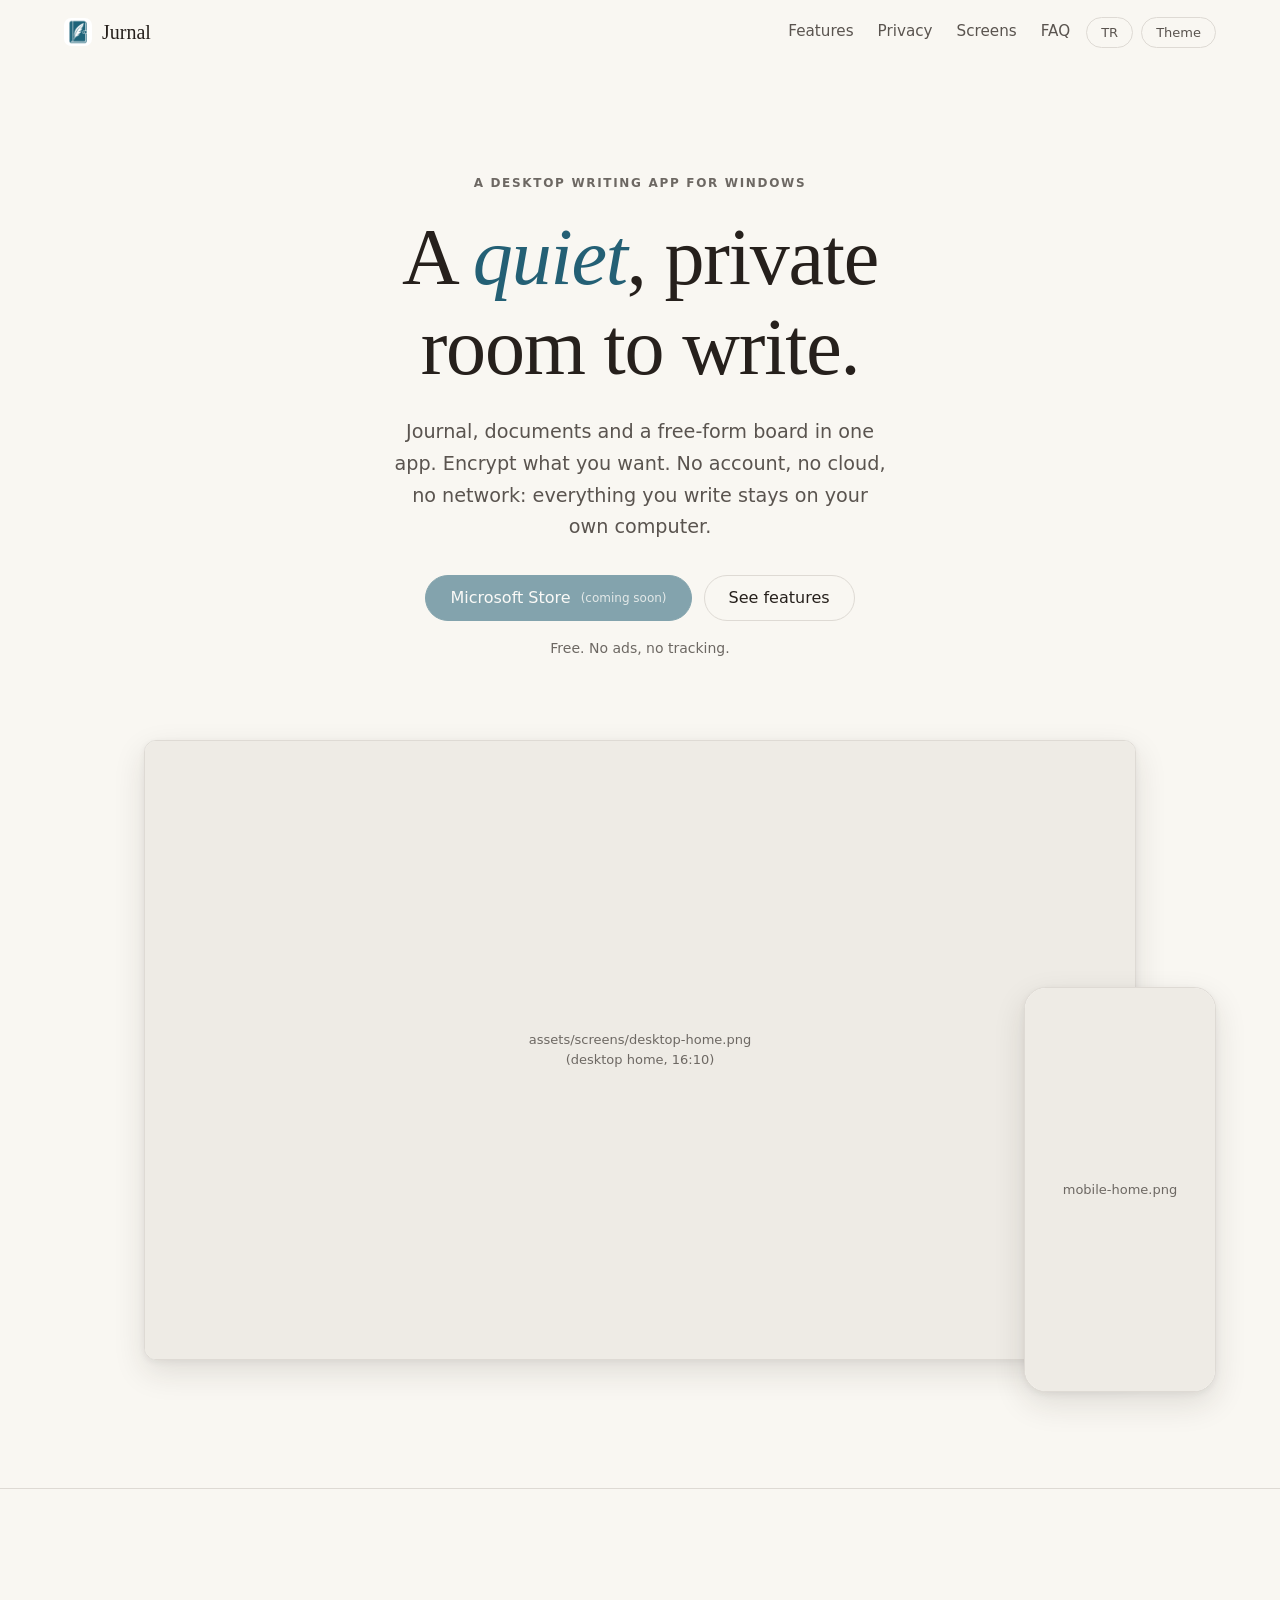
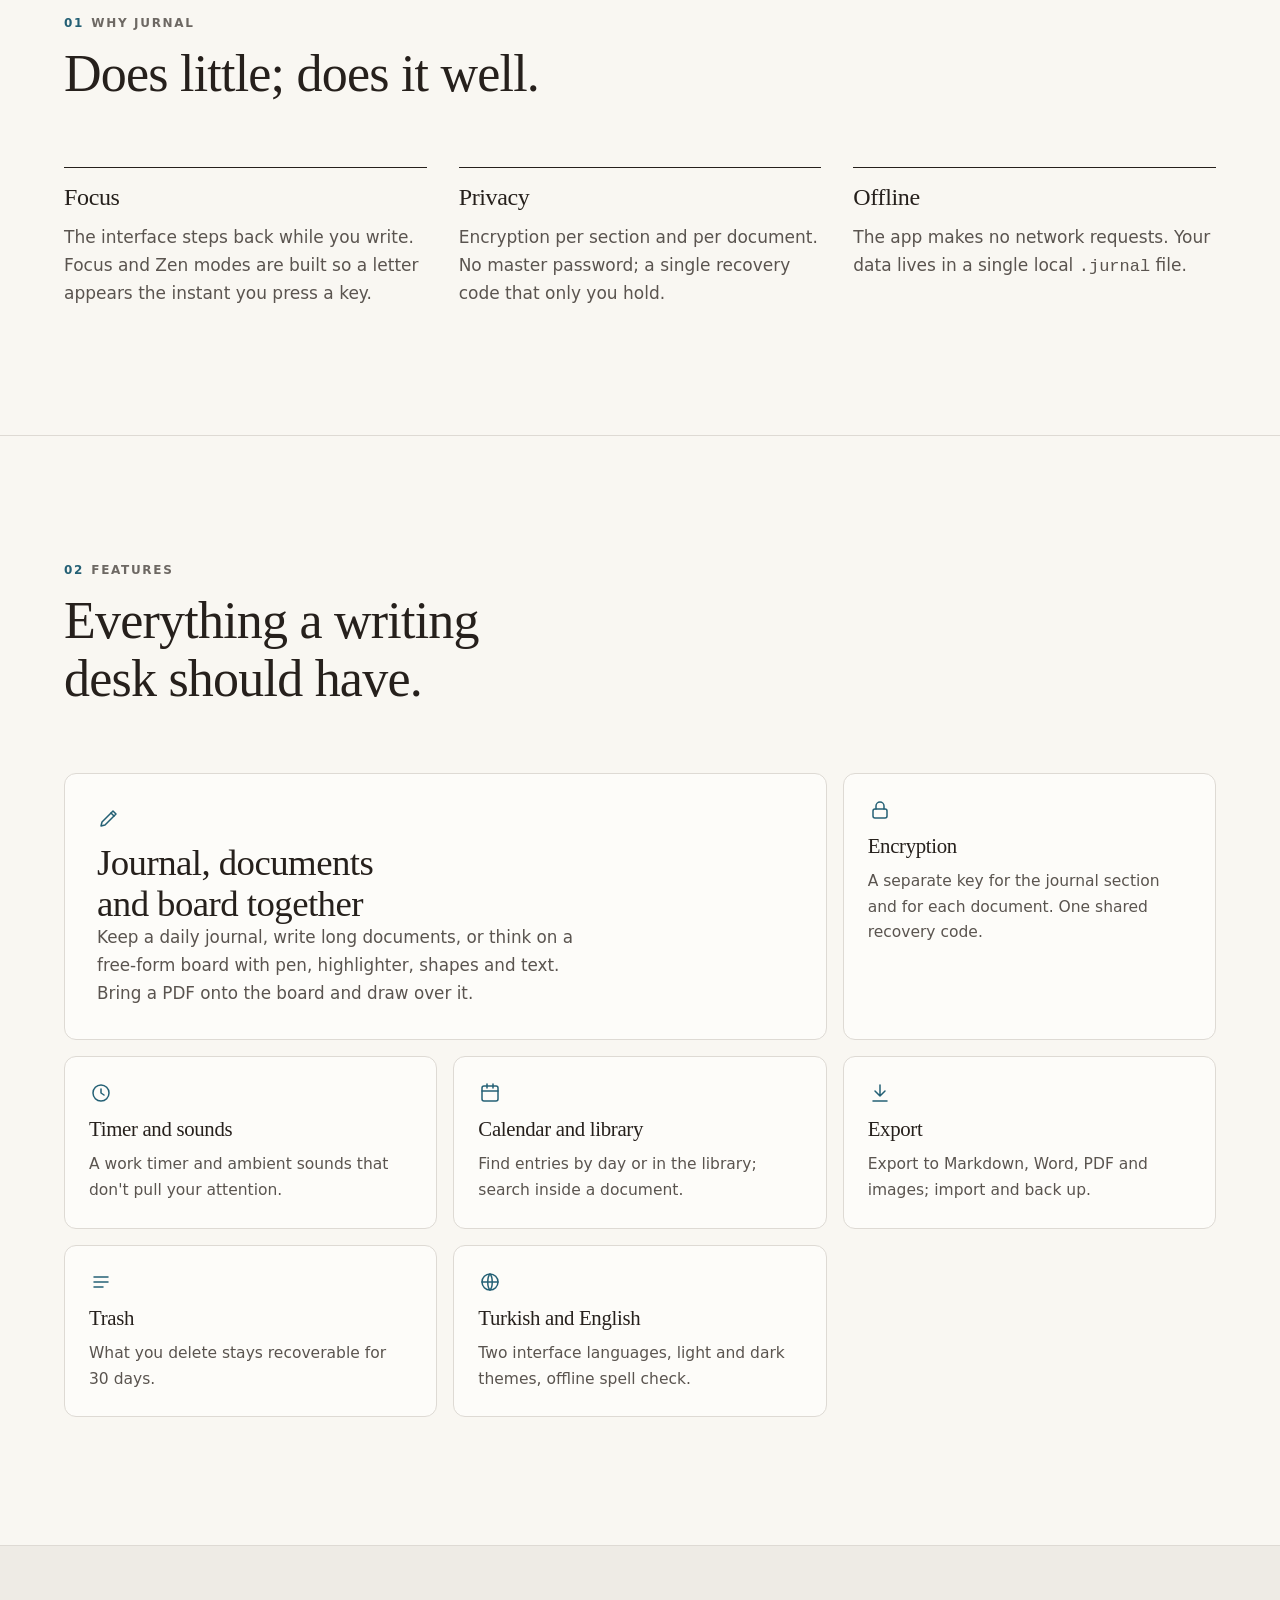
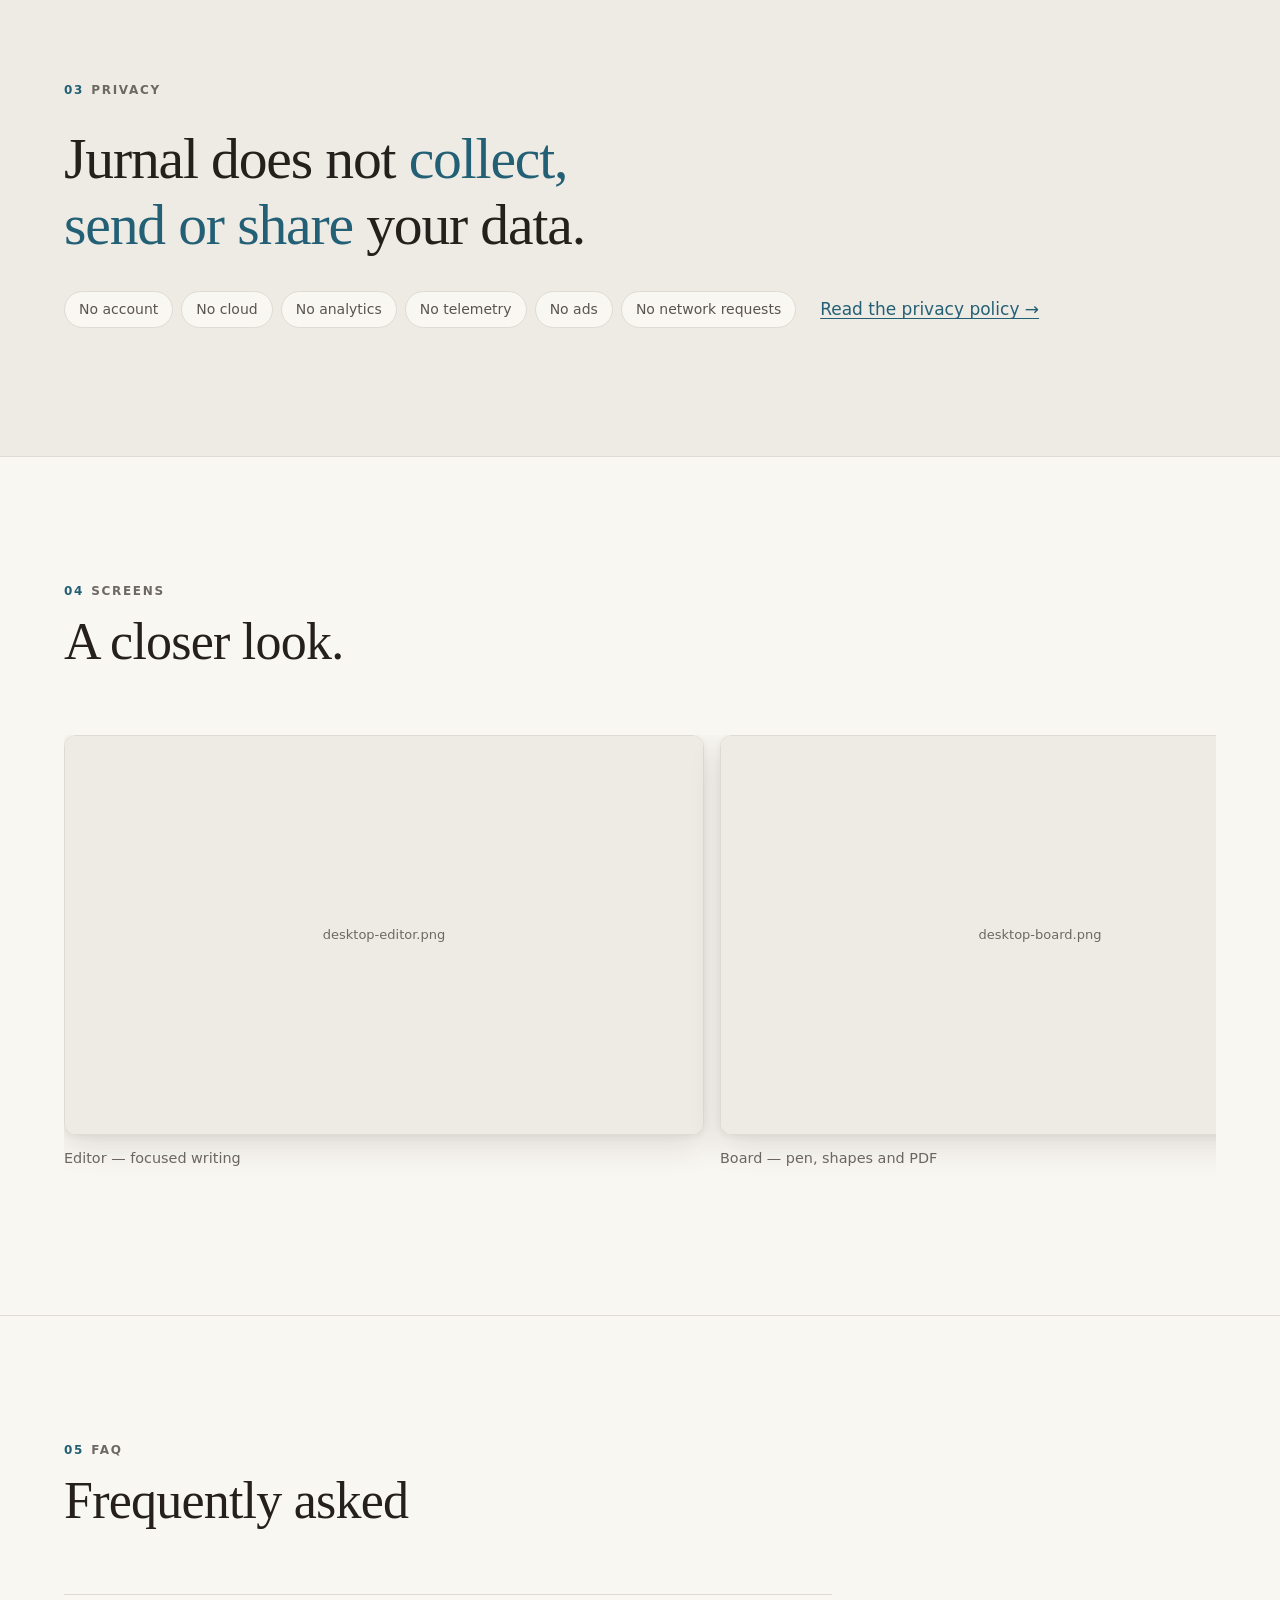
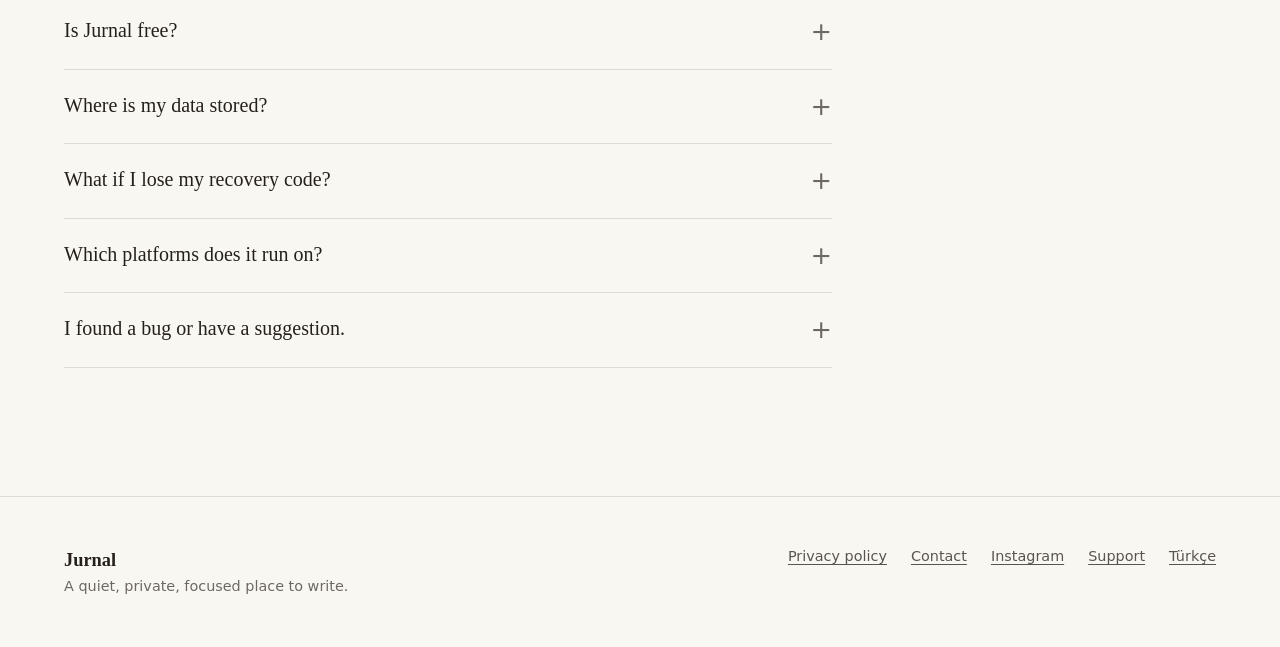
==== en/index.html @ 380dfa4a "Add Jurnal landing page and privacy policy (TR/EN) Co-Authored-By: Claude Sonnet 5.5 <noreply@anthro" ====
<!doctype html>
<html lang="en">
<head>
<meta charset="utf-8">
<meta name="viewport" content="width=device-width, initial-scale=1">
<title>Jurnal — A quiet, private, focused place to write</title>
<meta name="description" content="Jurnal: journal, documents and a free-form board in one place. Encryptable, fully offline, no account. Your data never leaves your device.">
<link rel="canonical" href="https://est21.github.io/jurnal_web/en/">
<link rel="alternate" hreflang="tr" href="https://est21.github.io/jurnal_web/">
<link rel="icon" href="../assets/img/favicon.png">
<meta property="og:title" content="Jurnal — A quiet, private, focused place to write">
<meta property="og:description" content="Journal, documents and board in one place. Encryptable, offline, no account.">
<meta property="og:type" content="website">
<meta property="og:image" content="https://est21.github.io/jurnal_web/assets/img/logo.png">
<meta name="twitter:card" content="summary">
<link rel="stylesheet" href="../assets/css/style.css">
</head>
<body>
<a class="skip" href="#main">Skip to content</a>
<header class="bar">
  <div class="wrap bar__in">
    <a class="brand" href="./"><img src="../assets/img/icon.png" alt="" width="28" height="28">Jurnal</a>
    <nav class="nav" aria-label="Main">
      <a href="#features">Features</a>
      <a href="#privacy">Privacy</a>
      <a href="#screens">Screens</a>
      <a href="#faq">FAQ</a>
    </nav>
    <div class="tools">
      <a class="chip" href="../" hreflang="tr" lang="tr">TR</a>
      <button class="chip" id="theme-toggle" type="button" aria-label="Toggle light/dark theme">Theme</button>
    </div>
  </div>
</header>

<main id="main">
  <div class="wrap hero">
    <span class="label reveal">A desktop writing app for Windows</span>
    <h1 class="reveal">A <em>quiet</em>, private room to write.</h1>
    <p class="hero__lead reveal">Journal, documents and a free-form board in one app. Encrypt what you want. No account, no cloud, no network: everything you write stays on your own computer.</p>
    <div class="cta reveal">
      <a class="btn" href="#" aria-disabled="true">Microsoft Store <small>(coming soon)</small></a>
      <a class="btn btn--ghost" href="#features">See features</a>
    </div>
    <p class="hero__note reveal">Free. No ads, no tracking.</p>
    <div class="stage reveal">
      <figure class="shot shot--desktop">
        <img src="../assets/screens/desktop-home.png" alt="Jurnal home screen" width="1600" height="1000">
        <div class="shot__ph">assets/screens/desktop-home.png<br>(desktop home, 16:10)</div>
      </figure>
      <figure class="shot shot--phone">
        <img src="../assets/screens/mobile-home.png" alt="Jurnal on a phone" width="900" height="1900">
        <div class="shot__ph">mobile-home.png</div>
      </figure>
    </div>
  </div>

  <hr class="rule">
  <section>
    <div class="wrap">
      <div class="sec-head reveal">
        <span class="label"><b>01</b>Why Jurnal</span>
        <h2>Does little; does it well.</h2>
      </div>
      <div class="values">
        <div class="value reveal"><h3>Focus</h3><p>The interface steps back while you write. Focus and Zen modes are built so a letter appears the instant you press a key.</p></div>
        <div class="value reveal"><h3>Privacy</h3><p>Encryption per section and per document. No master password; a single recovery code that only you hold.</p></div>
        <div class="value reveal"><h3>Offline</h3><p>The app makes no network requests. Your data lives in a single local <code>.jurnal</code> file.</p></div>
      </div>
    </div>
  </section>

  <hr class="rule">
  <section id="features">
    <div class="wrap">
      <div class="sec-head reveal">
        <span class="label"><b>02</b>Features</span>
        <h2>Everything a writing desk should have.</h2>
      </div>
      <div class="features">
        <article class="f f--big reveal">
          <svg class="ico" viewBox="0 0 24 24" aria-hidden="true"><path d="M4 20l4-1L19 8l-3-3L5 16l-1 4z"/><path d="M14 7l3 3"/></svg>
          <div>
            <h3>Journal, documents and board together</h3>
            <p>Keep a daily journal, write long documents, or think on a free-form board with pen, highlighter, shapes and text. Bring a PDF onto the board and draw over it.</p>
          </div>
        </article>
        <article class="f f--tall reveal">
          <svg class="ico" viewBox="0 0 24 24" aria-hidden="true"><rect x="5" y="11" width="14" height="9" rx="2"/><path d="M8 11V8a4 4 0 018 0v3"/></svg>
          <h3>Encryption</h3>
          <p>A separate key for the journal section and for each document. One shared recovery code.</p>
        </article>
        <article class="f reveal">
          <svg class="ico" viewBox="0 0 24 24" aria-hidden="true"><circle cx="12" cy="12" r="8"/><path d="M12 8v4l3 2"/></svg>
          <h3>Timer and sounds</h3>
          <p>A work timer and ambient sounds that don't pull your attention.</p>
        </article>
        <article class="f reveal">
          <svg class="ico" viewBox="0 0 24 24" aria-hidden="true"><rect x="4" y="5" width="16" height="15" rx="2"/><path d="M4 10h16M9 3v4M15 3v4"/></svg>
          <h3>Calendar and library</h3>
          <p>Find entries by day or in the library; search inside a document.</p>
        </article>
        <article class="f reveal">
          <svg class="ico" viewBox="0 0 24 24" aria-hidden="true"><path d="M12 4v11M7 10l5 5 5-5M5 20h14"/></svg>
          <h3>Export</h3>
          <p>Export to Markdown, Word, PDF and images; import and back up.</p>
        </article>
        <article class="f reveal">
          <svg class="ico" viewBox="0 0 24 24" aria-hidden="true"><path d="M5 7h14M5 12h14M5 17h9"/></svg>
          <h3>Trash</h3>
          <p>What you delete stays recoverable for 30 days.</p>
        </article>
        <article class="f reveal">
          <svg class="ico" viewBox="0 0 24 24" aria-hidden="true"><circle cx="12" cy="12" r="8"/><path d="M4 12h16M12 4c3 3 3 13 0 16M12 4c-3 3-3 13 0 16"/></svg>
          <h3>Turkish and English</h3>
          <p>Two interface languages, light and dark themes, offline spell check.</p>
        </article>
      </div>
    </div>
  </section>

  <section id="privacy" class="privacy-band">
    <div class="wrap">
      <span class="label reveal"><b>03</b>Privacy</span>
      <blockquote class="reveal" style="margin-top:1.5rem">Jurnal does not <span>collect, send or share</span> your data.</blockquote>
      <div class="row reveal">
        <ul class="ticks">
          <li>No account</li><li>No cloud</li><li>No analytics</li><li>No telemetry</li><li>No ads</li><li>No network requests</li>
        </ul>
        <a href="privacy.html">Read the privacy policy →</a>
      </div>
    </div>
  </section>

  <section id="screens">
    <div class="wrap">
      <div class="sec-head reveal">
        <span class="label"><b>04</b>Screens</span>
        <h2>A closer look.</h2>
      </div>
      <div class="gallery reveal" tabindex="0" aria-label="Screenshots">
        <figure>
          <div class="shot shot--wide"><img src="../assets/screens/desktop-editor.png" alt="Writing editor" width="1600" height="1000"><div class="shot__ph">desktop-editor.png</div></div>
          <figcaption>Editor — focused writing</figcaption>
        </figure>
        <figure>
          <div class="shot shot--wide"><img src="../assets/screens/desktop-board.png" alt="Free-form board" width="1600" height="1000"><div class="shot__ph">desktop-board.png</div></div>
          <figcaption>Board — pen, shapes and PDF</figcaption>
        </figure>
        <figure>
          <div class="shot shot--wide"><img src="../assets/screens/desktop-library.png" alt="Library" width="1600" height="1000"><div class="shot__ph">desktop-library.png</div></div>
          <figcaption>Library and calendar</figcaption>
        </figure>
        <figure>
          <div class="shot shot--wide"><img src="../assets/screens/desktop-lock.png" alt="Lock and recovery code" width="1600" height="1000"><div class="shot__ph">desktop-lock.png</div></div>
          <figcaption>Encryption and recovery code</figcaption>
        </figure>
      </div>
    </div>
  </section>

  <hr class="rule">
  <section id="faq">
    <div class="wrap">
      <div class="sec-head reveal">
        <span class="label"><b>05</b>FAQ</span>
        <h2>Frequently asked</h2>
      </div>
      <div class="faq reveal">
        <details><summary>Is Jurnal free?</summary><p>Yes. If you like it, you can support the developer through Buy Me a Coffee; that is entirely optional.</p></details>
        <details><summary>Where is my data stored?</summary><p>In a single <code>.jurnal</code> file at a location you choose on your computer. The app sends nothing to any server. To back up, simply copy the file.</p></details>
        <details><summary>What if I lose my recovery code?</summary><p>Encrypted content cannot be recovered without it; this is by design. Save the code somewhere safe when you first lock something.</p></details>
        <details><summary>Which platforms does it run on?</summary><p>The Windows desktop version is on its way to the Microsoft Store. Availability will be announced on this page.</p></details>
        <details><summary>I found a bug or have a suggestion.</summary><p>Use "Report a bug" in the app's Settings, or write to <a href="mailto:jurnalapp@proton.me">jurnalapp@proton.me</a>.</p></details>
      </div>
    </div>
  </section>
</main>

<footer class="foot">
  <div class="wrap foot__in">
    <div><strong style="font-family:var(--serif);font-size:1.15rem;color:var(--text)">Jurnal</strong><br>A quiet, private, focused place to write.</div>
    <ul>
      <li><a href="privacy.html">Privacy policy</a></li>
      <li><a href="mailto:jurnalapp@proton.me">Contact</a></li>
      <li><a href="https://www.instagram.com/jurnald.app" rel="noopener">Instagram</a></li>
      <li><a href="https://buymeacoffee.com/mahmutesatw" rel="noopener">Support</a></li>
      <li><a href="../" hreflang="tr" lang="tr">Türkçe</a></li>
    </ul>
  </div>
</footer>
<script src="../assets/js/main.js"></script>
</body>
</html>
---- assets/css/style.css ----
/* Jurnal tanıtım sitesi — uygulamanın tasarım token'larıyla aynı dil.
   Düz yüzeyler, ince kenarlıklar, degrade/bulanıklık yok. Dış istek yok. */

:root {
  color-scheme: light dark;
  --space-1: 4px;
  --space-2: 8px;
  --space-3: 12px;
  --space-4: 16px;
  --space-5: 24px;
  --space-6: 32px;
  --space-7: 48px;
  --radius-button: 8px;
  --radius-card: 12px;
  --radius-pill: 999px;
  --ease: cubic-bezier(0.22, 0.61, 0.36, 1);
  --serif: "Iowan Old Style", "Palatino Linotype", Palatino, "Book Antiqua", Georgia, serif;
  --sans: system-ui, -apple-system, "Segoe UI", Roboto, "Helvetica Neue", sans-serif;
  --measure: 68ch;
  --wrap: 72rem;
  --section: clamp(4rem, 10vw, 8rem);

  --bg: oklch(0.975 0.006 85);
  --surface: oklch(0.99 0.004 85);
  --chrome: oklch(0.94 0.008 82);
  --raised: oklch(1 0 0);
  --border: oklch(0.89 0.01 80);
  --text: oklch(0.25 0.012 60);
  --text-muted: oklch(0.45 0.012 60);
  --text-dim: oklch(0.52 0.01 60);
  --accent: oklch(0.46 0.07 225);
  --on-accent: oklch(0.99 0 0);
  --selection: oklch(0.87 0.05 225 / 0.55);
  --shadow-soft: 0 1px 2px oklch(0.25 0.012 60 / 0.06), 0 4px 16px oklch(0.25 0.012 60 / 0.06);
  --shadow-lift: 0 12px 32px oklch(0.25 0.012 60 / 0.12), 0 2px 6px oklch(0.25 0.012 60 / 0.06);
}

:root[data-theme="dark"] {
  --bg: oklch(0.2 0.008 70);
  --surface: oklch(0.235 0.008 70);
  --chrome: oklch(0.165 0.008 70);
  --raised: oklch(0.27 0.008 70);
  --border: oklch(0.34 0.008 70);
  --text: oklch(0.9 0.01 80);
  --text-muted: oklch(0.74 0.01 80);
  --text-dim: oklch(0.66 0.01 80);
  --accent: oklch(0.76 0.07 205);
  --on-accent: oklch(0.18 0.01 70);
  --selection: oklch(0.45 0.06 205 / 0.55);
  --shadow-soft: 0 1px 2px oklch(0 0 0 / 0.35), 0 4px 16px oklch(0 0 0 / 0.28);
  --shadow-lift: 0 12px 32px oklch(0 0 0 / 0.5), 0 2px 6px oklch(0 0 0 / 0.3);
}

/* Kullanıcı elle seçmediyse sistem temasını izle */
@media (prefers-color-scheme: dark) {
  :root:not([data-theme="light"]) {
    --bg: oklch(0.2 0.008 70);
    --surface: oklch(0.235 0.008 70);
    --chrome: oklch(0.165 0.008 70);
    --raised: oklch(0.27 0.008 70);
    --border: oklch(0.34 0.008 70);
    --text: oklch(0.9 0.01 80);
    --text-muted: oklch(0.74 0.01 80);
    --text-dim: oklch(0.66 0.01 80);
    --accent: oklch(0.76 0.07 205);
    --on-accent: oklch(0.18 0.01 70);
    --selection: oklch(0.45 0.06 205 / 0.55);
    --shadow-soft: 0 1px 2px oklch(0 0 0 / 0.35), 0 4px 16px oklch(0 0 0 / 0.28);
    --shadow-lift: 0 12px 32px oklch(0 0 0 / 0.5), 0 2px 6px oklch(0 0 0 / 0.3);
  }
}

*, *::before, *::after { box-sizing: border-box; }
html { scroll-behavior: smooth; -webkit-text-size-adjust: 100%; }
body {
  margin: 0;
  background: var(--bg);
  color: var(--text);
  font: 1.0625rem/1.65 var(--sans);
  -webkit-font-smoothing: antialiased;
}
::selection { background: var(--selection); }
img { max-width: 100%; height: auto; display: block; }
a { color: var(--accent); text-underline-offset: 3px; text-decoration-thickness: 1px; }
a:hover { text-decoration-thickness: 2px; }
:focus-visible { outline: 2px solid var(--accent); outline-offset: 3px; border-radius: 4px; }
.skip { position: absolute; left: -999px; top: 8px; background: var(--accent); color: var(--on-accent); padding: 8px 14px; border-radius: var(--radius-button); z-index: 100; }
.skip:focus { left: 8px; }

.wrap { width: min(100% - 2.5rem, var(--wrap)); margin-inline: auto; }
h1, h2, h3 { font-family: var(--serif); font-weight: 500; letter-spacing: -0.015em; line-height: 1.12; margin: 0; text-wrap: balance; }
p { margin: 0; text-wrap: pretty; }
.label { font: 600 0.75rem/1 var(--sans); letter-spacing: 0.14em; text-transform: uppercase; color: var(--text-dim); }
.label b { color: var(--accent); font-weight: 600; margin-right: 0.6em; }

/* ---------- Başlık çubuğu ---------- */
.bar { position: sticky; top: 0; z-index: 50; background: var(--bg); border-bottom: 1px solid transparent; transition: border-color 0.2s var(--ease); }
.bar.scrolled { border-bottom-color: var(--border); }
.bar__in { display: flex; align-items: center; gap: var(--space-4); height: 4rem; }
.brand { display: flex; align-items: center; gap: 10px; font: 500 1.25rem var(--serif); color: var(--text); text-decoration: none; margin-right: auto; }
.brand img { width: 28px; height: 28px; border-radius: 7px; }
.nav { display: flex; gap: var(--space-5); }
.nav a { color: var(--text-muted); text-decoration: none; font-size: 0.95rem; }
.nav a:hover { color: var(--text); }
.tools { display: flex; gap: var(--space-2); }
.chip { appearance: none; font: 500 0.8125rem/1 var(--sans); color: var(--text-muted); background: transparent; border: 1px solid var(--border); border-radius: var(--radius-pill); padding: 8px 14px; cursor: pointer; text-decoration: none; transition: border-color 0.15s, color 0.15s; }
.chip:hover { color: var(--text); border-color: var(--text-dim); }
@media (max-width: 700px) { .nav { display: none; } }

/* ---------- Düğmeler ---------- */
.btn { display: inline-flex; align-items: center; gap: 10px; font: 500 1rem/1 var(--sans); padding: 14px 24px; border-radius: var(--radius-pill); border: 1px solid var(--accent); background: var(--accent); color: var(--on-accent); text-decoration: none; transition: transform 0.15s var(--ease), box-shadow 0.15s; }
.btn:hover { box-shadow: var(--shadow-soft); transform: translateY(-1px); }
.btn--ghost { background: transparent; color: var(--text); border-color: var(--border); }
.btn--ghost:hover { border-color: var(--text-dim); }
.btn[aria-disabled="true"] { opacity: 0.55; cursor: default; pointer-events: none; }
.btn small { font-size: 0.75rem; opacity: 0.8; }

/* ---------- Hero ---------- */
.hero { padding-block: clamp(3.5rem, 9vw, 7rem) var(--section); text-align: center; }
.hero .label { display: block; margin-bottom: var(--space-5); }
.hero h1 { font-size: clamp(2.6rem, 6.4vw, 5rem); max-width: 16ch; margin-inline: auto; }
.hero h1 em { font-style: italic; color: var(--accent); }
.hero__lead { max-width: 46ch; margin: var(--space-5) auto 0; font-size: 1.2rem; color: var(--text-muted); }
.cta { display: flex; flex-wrap: wrap; gap: var(--space-3); justify-content: center; margin-top: var(--space-6); }
.hero__note { margin-top: var(--space-4); font-size: 0.875rem; color: var(--text-dim); }
.stage { position: relative; margin-top: clamp(3rem, 7vw, 5rem); }
.stage .shot--desktop { width: min(100%, 62rem); margin-inline: auto; }
.stage .shot--phone { position: absolute; right: 0; bottom: -2rem; width: clamp(7rem, 17vw, 12rem); }
@media (max-width: 700px) { .stage .shot--phone { display: none; } }

/* ---------- Ekran görüntüsü çerçevesi ---------- */
.shot { margin: 0; position: relative; border: 1px solid var(--border); border-radius: var(--radius-card); background: var(--surface); box-shadow: var(--shadow-lift); overflow: hidden; }
.shot--desktop { aspect-ratio: 16 / 10; }
.shot--phone { aspect-ratio: 9 / 19; border-radius: 22px; }
.shot--wide { aspect-ratio: 16 / 10; }
.shot img { position: absolute; inset: 0; width: 100%; height: 100%; object-fit: cover; object-position: top left; }
.shot__ph { position: absolute; inset: 0; display: grid; place-items: center; text-align: center; padding: var(--space-4); color: var(--text-dim); font: 500 0.8125rem/1.5 var(--sans); background: var(--chrome); }
.shot img:not(.missing) ~ .shot__ph { display: none; }
.shot img.missing { display: none; }

/* ---------- Bölümler ---------- */
section { padding-block: var(--section); }
.sec-head { max-width: 44rem; margin-bottom: clamp(2.5rem, 5vw, 4rem); }
.sec-head .label { display: block; margin-bottom: var(--space-4); }
.sec-head h2 { font-size: clamp(2rem, 4.2vw, 3.25rem); }
.sec-head p { margin-top: var(--space-4); color: var(--text-muted); font-size: 1.125rem; }
.rule { border: 0; border-top: 1px solid var(--border); margin: 0; }

/* Değerler */
.values { display: grid; gap: var(--space-6); grid-template-columns: repeat(3, 1fr); }
.value { border-top: 1px solid var(--text); padding-top: var(--space-4); }
.value h3 { font-size: 1.5rem; margin-bottom: var(--space-3); }
.value p { color: var(--text-muted); }
@media (max-width: 800px) { .values { grid-template-columns: 1fr; } }

/* Özellikler: asimetrik ızgara */
.features { display: grid; gap: var(--space-4); grid-template-columns: repeat(12, 1fr); }
.f { background: var(--surface); border: 1px solid var(--border); border-radius: var(--radius-card); padding: var(--space-5); grid-column: span 4; display: flex; flex-direction: column; gap: var(--space-3); }
.f h3 { font-size: 1.3rem; }
.f p { color: var(--text-muted); font-size: 0.97rem; }
.f .ico { width: 24px; height: 24px; stroke: var(--accent); fill: none; stroke-width: 1.5; stroke-linecap: round; stroke-linejoin: round; }
.f--big { grid-column: span 8; padding: var(--space-6); justify-content: space-between; }
.f--big h3 { font-size: clamp(1.7rem, 3vw, 2.3rem); max-width: 18ch; }
.f--big p { max-width: 46ch; font-size: 1.05rem; }
.f--tall { grid-column: span 4; }
@media (max-width: 900px) { .f, .f--big, .f--tall { grid-column: span 12; } }
@media (min-width: 901px) and (max-width: 1100px) { .f { grid-column: span 6; } }

/* Gizlilik şeridi */
.privacy-band { background: var(--chrome); border-block: 1px solid var(--border); }
.privacy-band blockquote { margin: 0; font: 400 clamp(1.8rem, 4.6vw, 3.6rem)/1.15 var(--serif); letter-spacing: -0.02em; max-width: 22ch; text-wrap: balance; }
.privacy-band blockquote span { color: var(--accent); }
.privacy-band .row { display: flex; flex-wrap: wrap; gap: var(--space-3) var(--space-5); margin-top: var(--space-6); align-items: center; color: var(--text-muted); }
.ticks { display: flex; flex-wrap: wrap; gap: var(--space-2); list-style: none; padding: 0; margin: 0; }
.ticks li { border: 1px solid var(--border); background: var(--bg); border-radius: var(--radius-pill); padding: 6px 14px; font-size: 0.875rem; color: var(--text-muted); }

/* Galeri */
.gallery { display: flex; gap: var(--space-4); overflow-x: auto; scroll-snap-type: x mandatory; padding-bottom: var(--space-4); scrollbar-width: thin; scrollbar-color: var(--border) transparent; }
.gallery figure { margin: 0; flex: 0 0 auto; scroll-snap-align: start; }
.gallery .shot--wide { width: min(80vw, 40rem); }
.gallery .shot--phone { width: min(52vw, 15rem); }
.gallery figcaption { margin-top: var(--space-3); font-size: 0.9rem; color: var(--text-dim); }

/* SSS */
.faq { max-width: 48rem; }
.faq details { border-top: 1px solid var(--border); }
.faq details:last-child { border-bottom: 1px solid var(--border); }
.faq summary { cursor: pointer; list-style: none; padding: var(--space-5) 0; font: 500 1.25rem var(--serif); display: flex; justify-content: space-between; gap: var(--space-4); }
.faq summary::-webkit-details-marker { display: none; }
.faq summary::after { content: "+"; font: 300 1.6rem/1 var(--sans); color: var(--text-dim); transition: transform 0.2s var(--ease); }
.faq details[open] summary::after { transform: rotate(45deg); }
.faq details p { padding-bottom: var(--space-5); color: var(--text-muted); max-width: 60ch; }

/* ---------- Alt bilgi ---------- */
.foot { border-top: 1px solid var(--border); padding-block: var(--space-7); color: var(--text-dim); font-size: 0.9rem; }
.foot__in { display: flex; flex-wrap: wrap; gap: var(--space-5) var(--space-7); justify-content: space-between; }
.foot ul { list-style: none; margin: 0; padding: 0; display: flex; flex-wrap: wrap; gap: var(--space-2) var(--space-5); }
.foot a { color: var(--text-muted); }

/* ---------- Gizlilik sayfası ---------- */
.doc { padding-block: clamp(3rem, 7vw, 6rem) var(--section); display: grid; grid-template-columns: 14rem minmax(0, var(--measure)); gap: clamp(2rem, 6vw, 6rem); justify-content: center; }
.doc__toc { position: sticky; top: 6rem; align-self: start; font-size: 0.9rem; }
.doc__toc ol { list-style: none; margin: var(--space-3) 0 0; padding: 0; display: grid; gap: var(--space-2); border-left: 1px solid var(--border); }
.doc__toc a { display: block; padding: 2px 0 2px var(--space-4); color: var(--text-muted); text-decoration: none; }
.doc__toc a:hover { color: var(--accent); }
.doc h1 { font-size: clamp(2.4rem, 5vw, 3.6rem); margin: var(--space-4) 0 var(--space-3); }
.doc__meta { color: var(--text-dim); font-size: 0.875rem; }
.summary { margin: var(--space-6) 0; padding: var(--space-5); border: 1px solid var(--border); border-radius: var(--radius-card); background: var(--surface); font: 400 1.35rem/1.45 var(--serif); }
.doc h2 { font-size: 1.75rem; margin: var(--space-7) 0 var(--space-3); scroll-margin-top: 6rem; }
.doc p, .doc li { color: var(--text-muted); }
.doc p + p { margin-top: var(--space-4); }
.doc ul { padding-left: 1.2em; display: grid; gap: var(--space-3); }
@media (max-width: 900px) { .doc { grid-template-columns: 1fr; } .doc__toc { display: none; } }

/* ---------- Hareket ---------- */
.reveal { opacity: 0; transform: translateY(14px); transition: opacity 0.6s var(--ease), transform 0.6s var(--ease); }
.reveal.in { opacity: 1; transform: none; }
@media (prefers-reduced-motion: reduce) {
  html { scroll-behavior: auto; }
  .reveal { opacity: 1; transform: none; transition: none; }
  .btn, .chip, .bar { transition: none; }
}
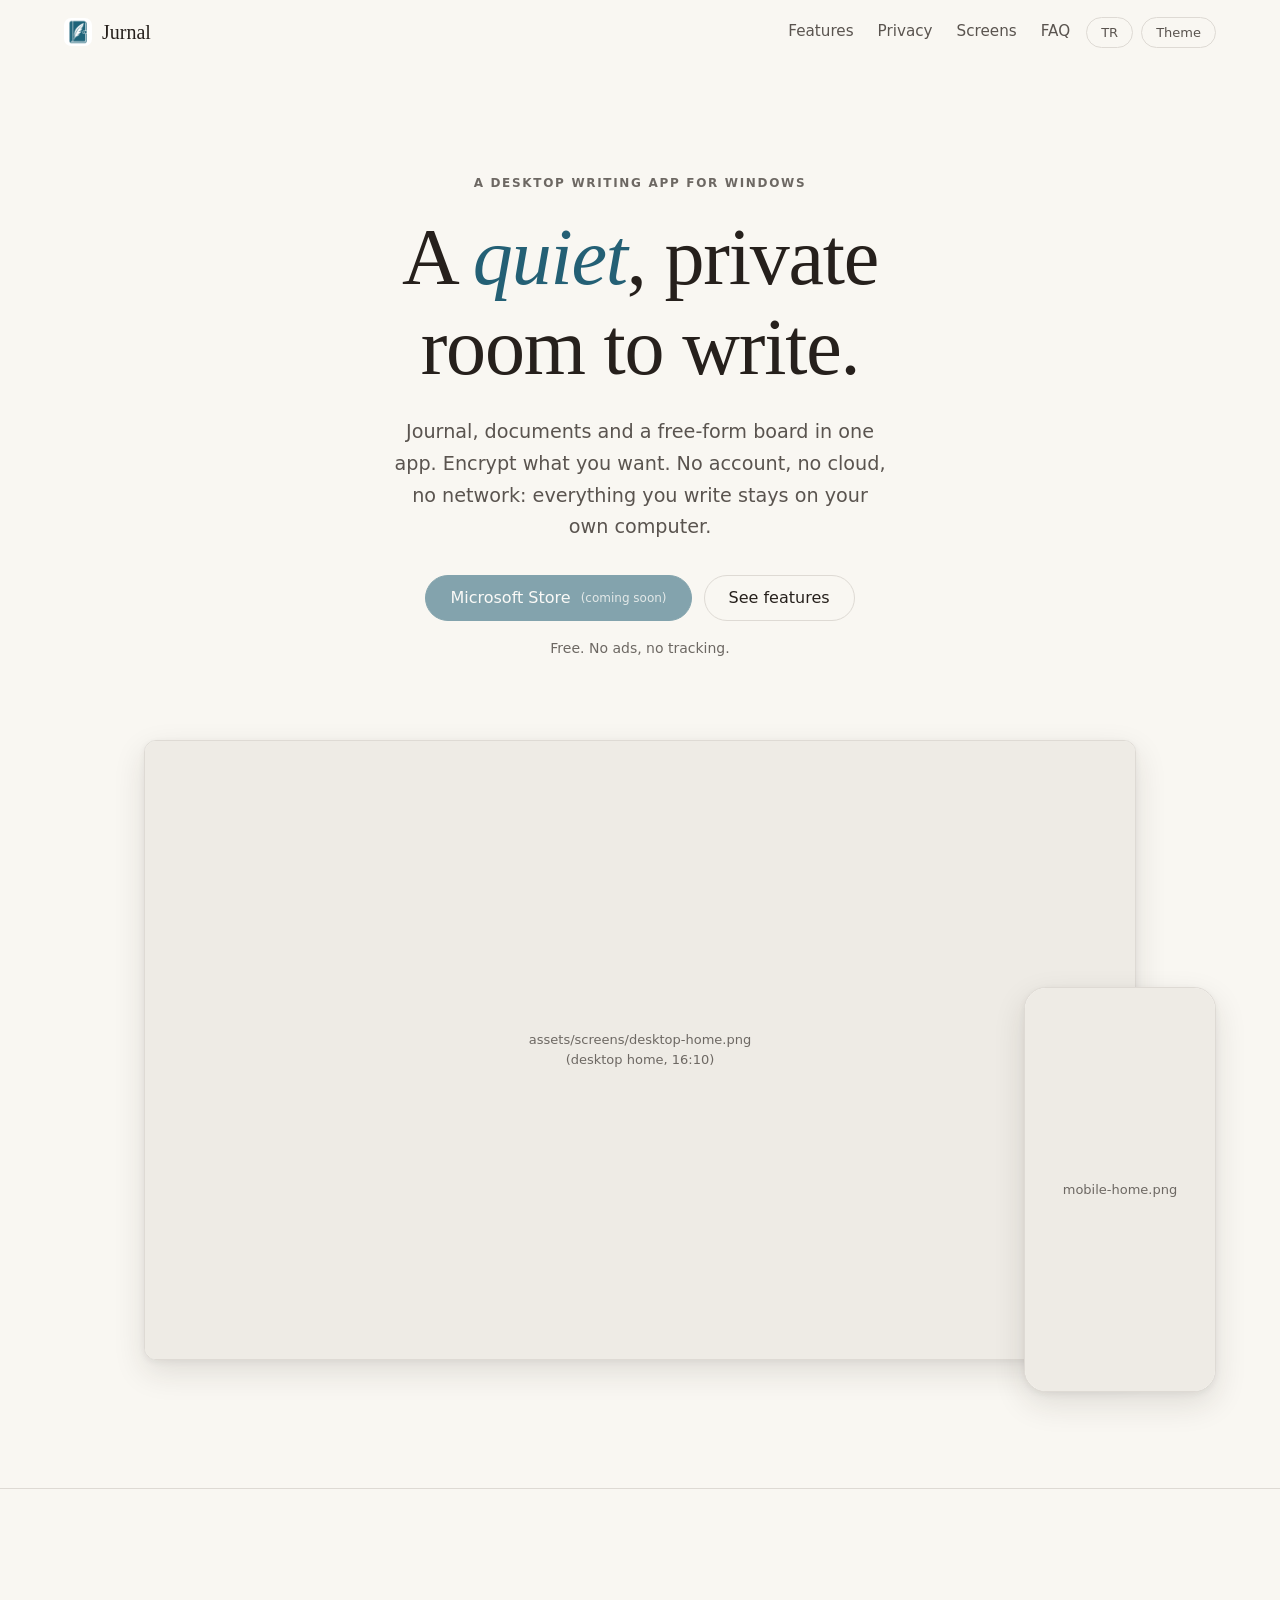
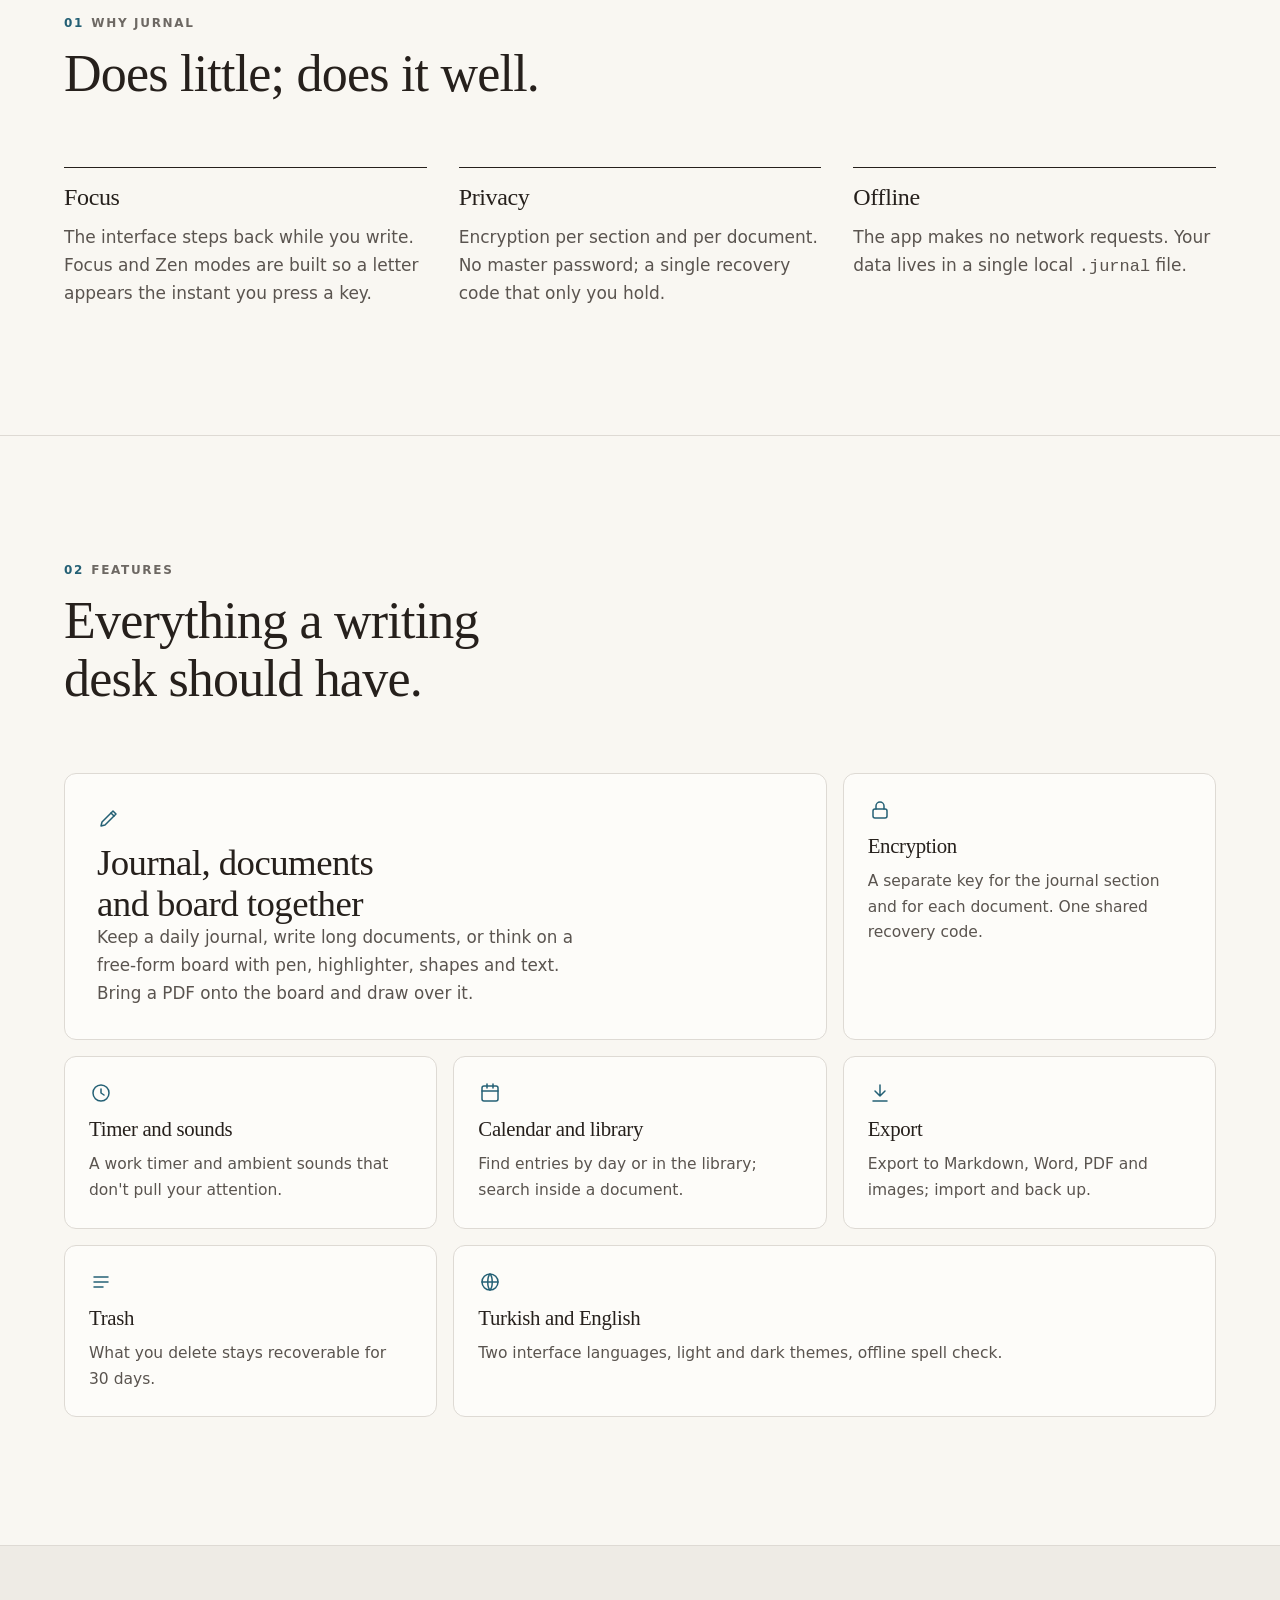
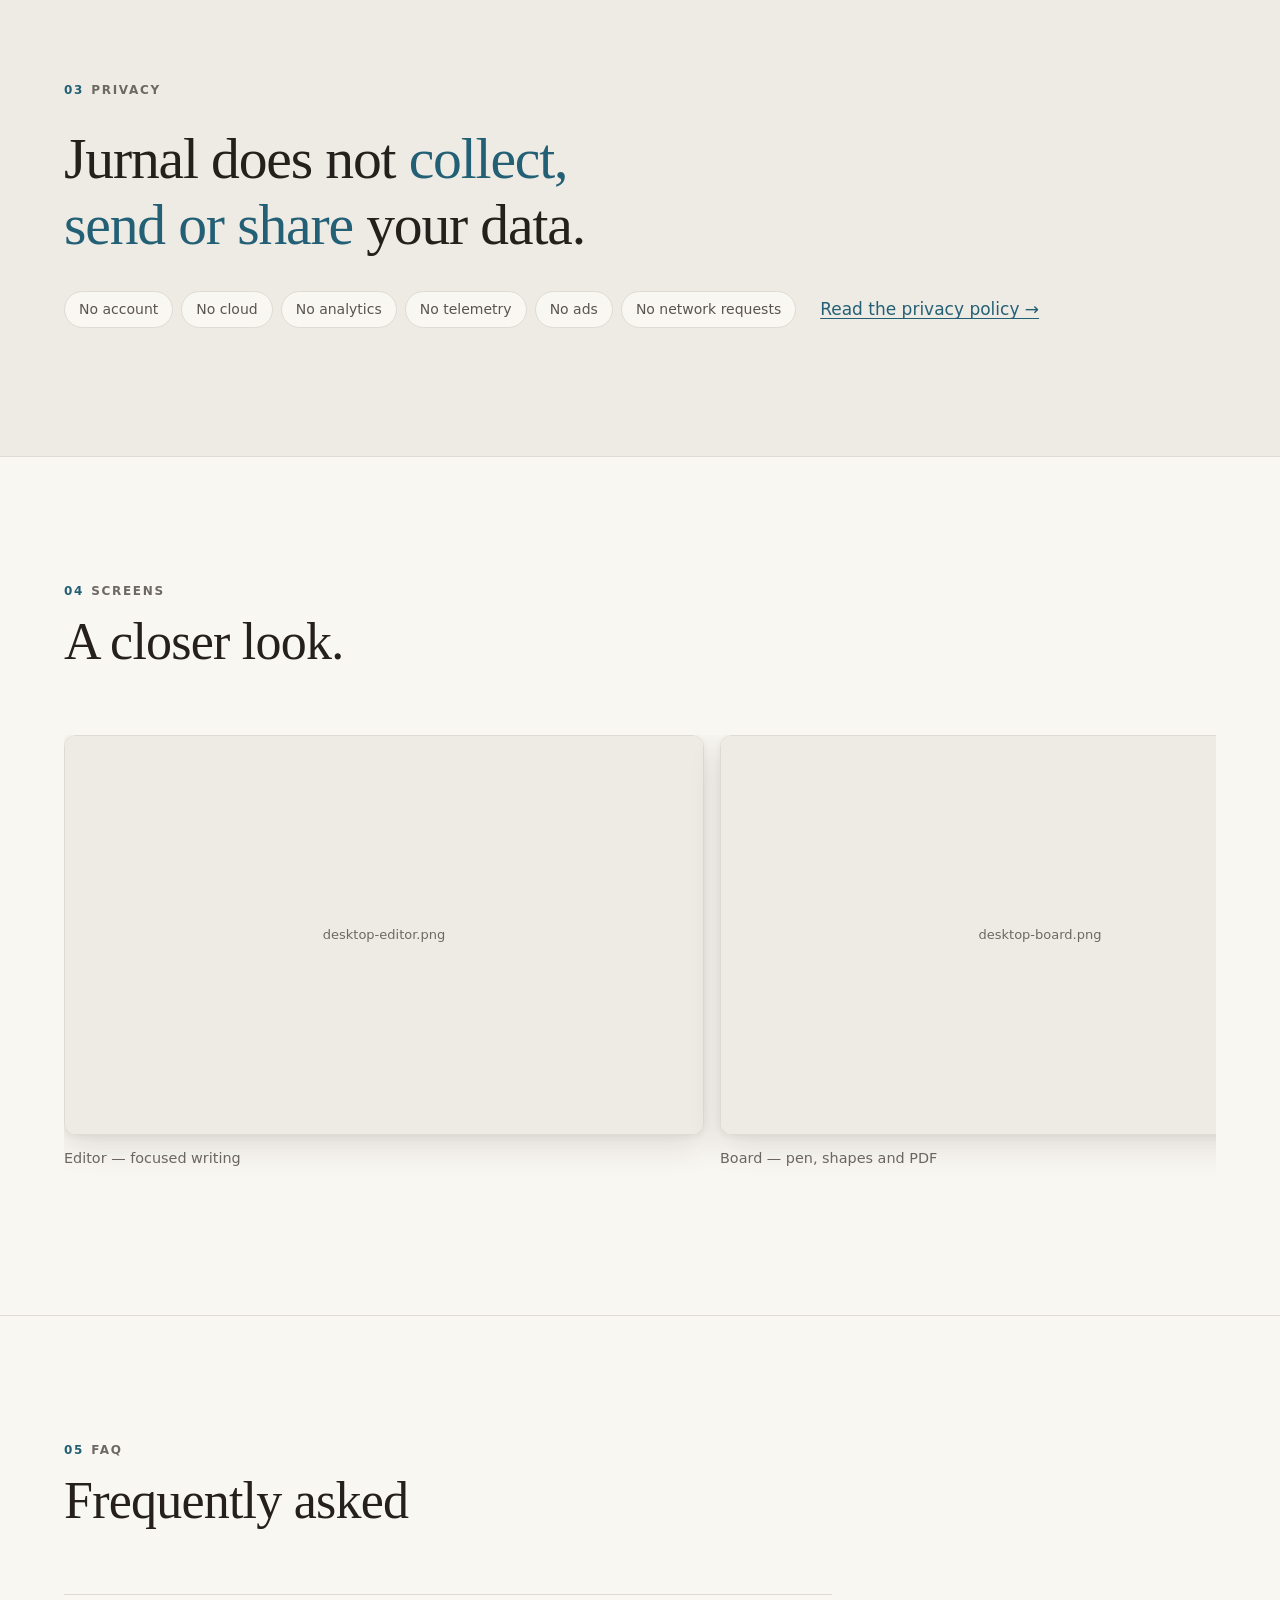
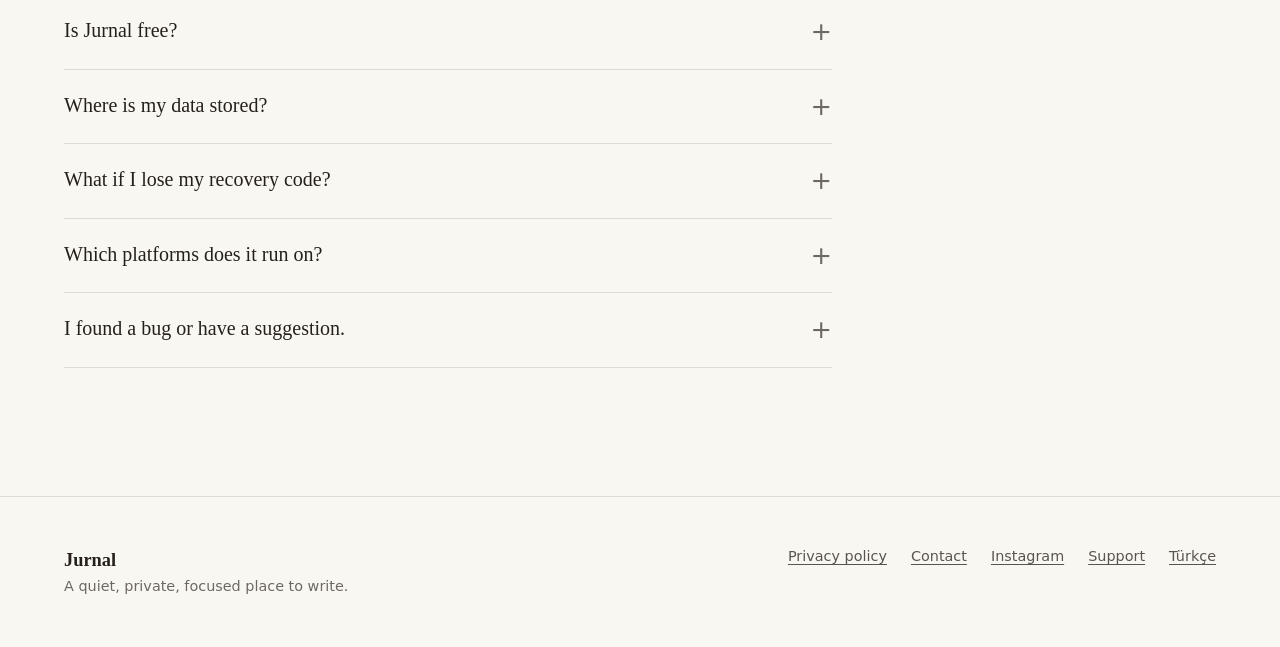
==== commit 4a9287c9: "Fix last feature row layout Co-Authored-By: Claude Sonnet 5.5 <noreply@anthropic.com>" ====
--- a/en/index.html
+++ b/en/index.html
@@ -110,7 +110,7 @@
           <h3>Trash</h3>
           <p>What you delete stays recoverable for 30 days.</p>
         </article>
-        <article class="f reveal">
+        <article class="f f--wide reveal">
           <svg class="ico" viewBox="0 0 24 24" aria-hidden="true"><circle cx="12" cy="12" r="8"/><path d="M4 12h16M12 4c3 3 3 13 0 16M12 4c-3 3-3 13 0 16"/></svg>
           <h3>Turkish and English</h3>
           <p>Two interface languages, light and dark themes, offline spell check.</p>
--- a/assets/css/style.css
+++ b/assets/css/style.css
@@ -220,3 +220,7 @@
   .reveal { opacity: 1; transform: none; transition: none; }
   .btn, .chip, .bar { transition: none; }
 }
+
+.f--wide { grid-column: span 8; }
+@media (max-width: 900px) { .f--wide { grid-column: span 12; } }
+@media (min-width: 901px) and (max-width: 1100px) { .f--wide { grid-column: span 12; } }
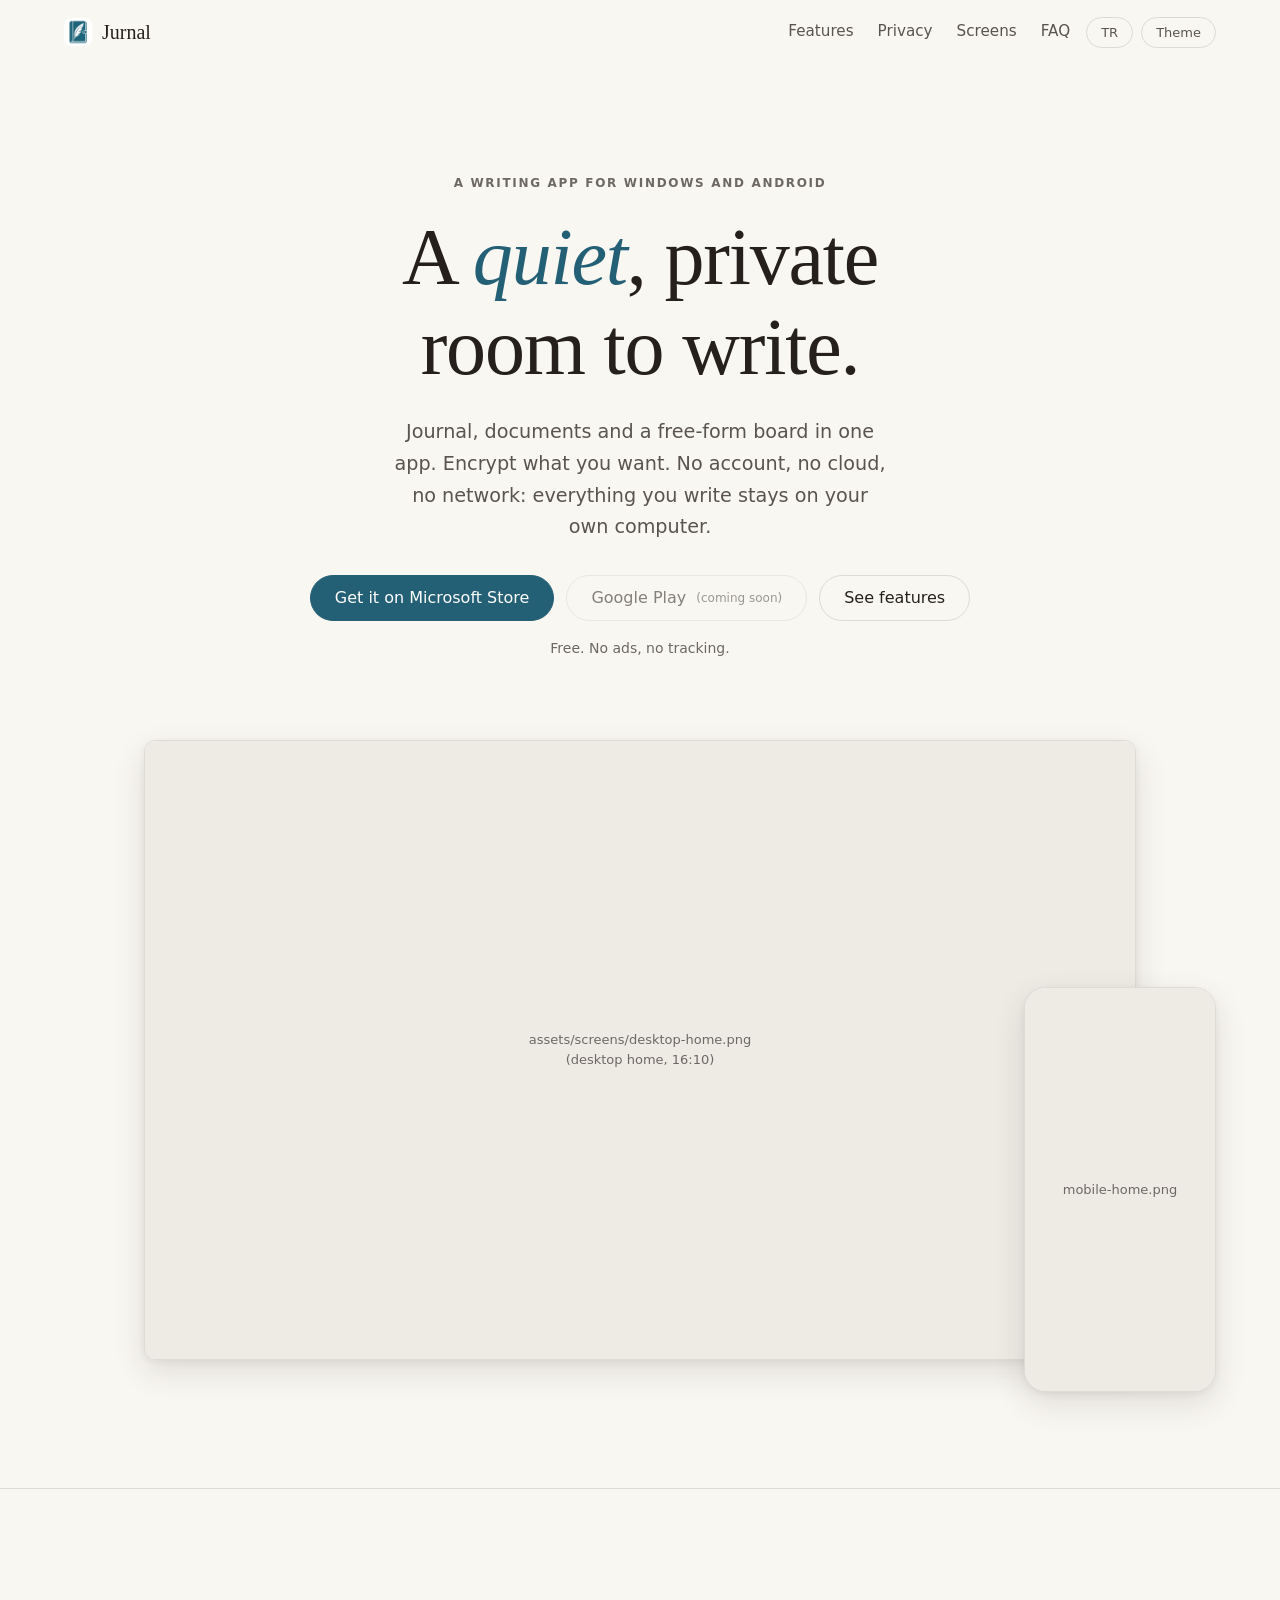
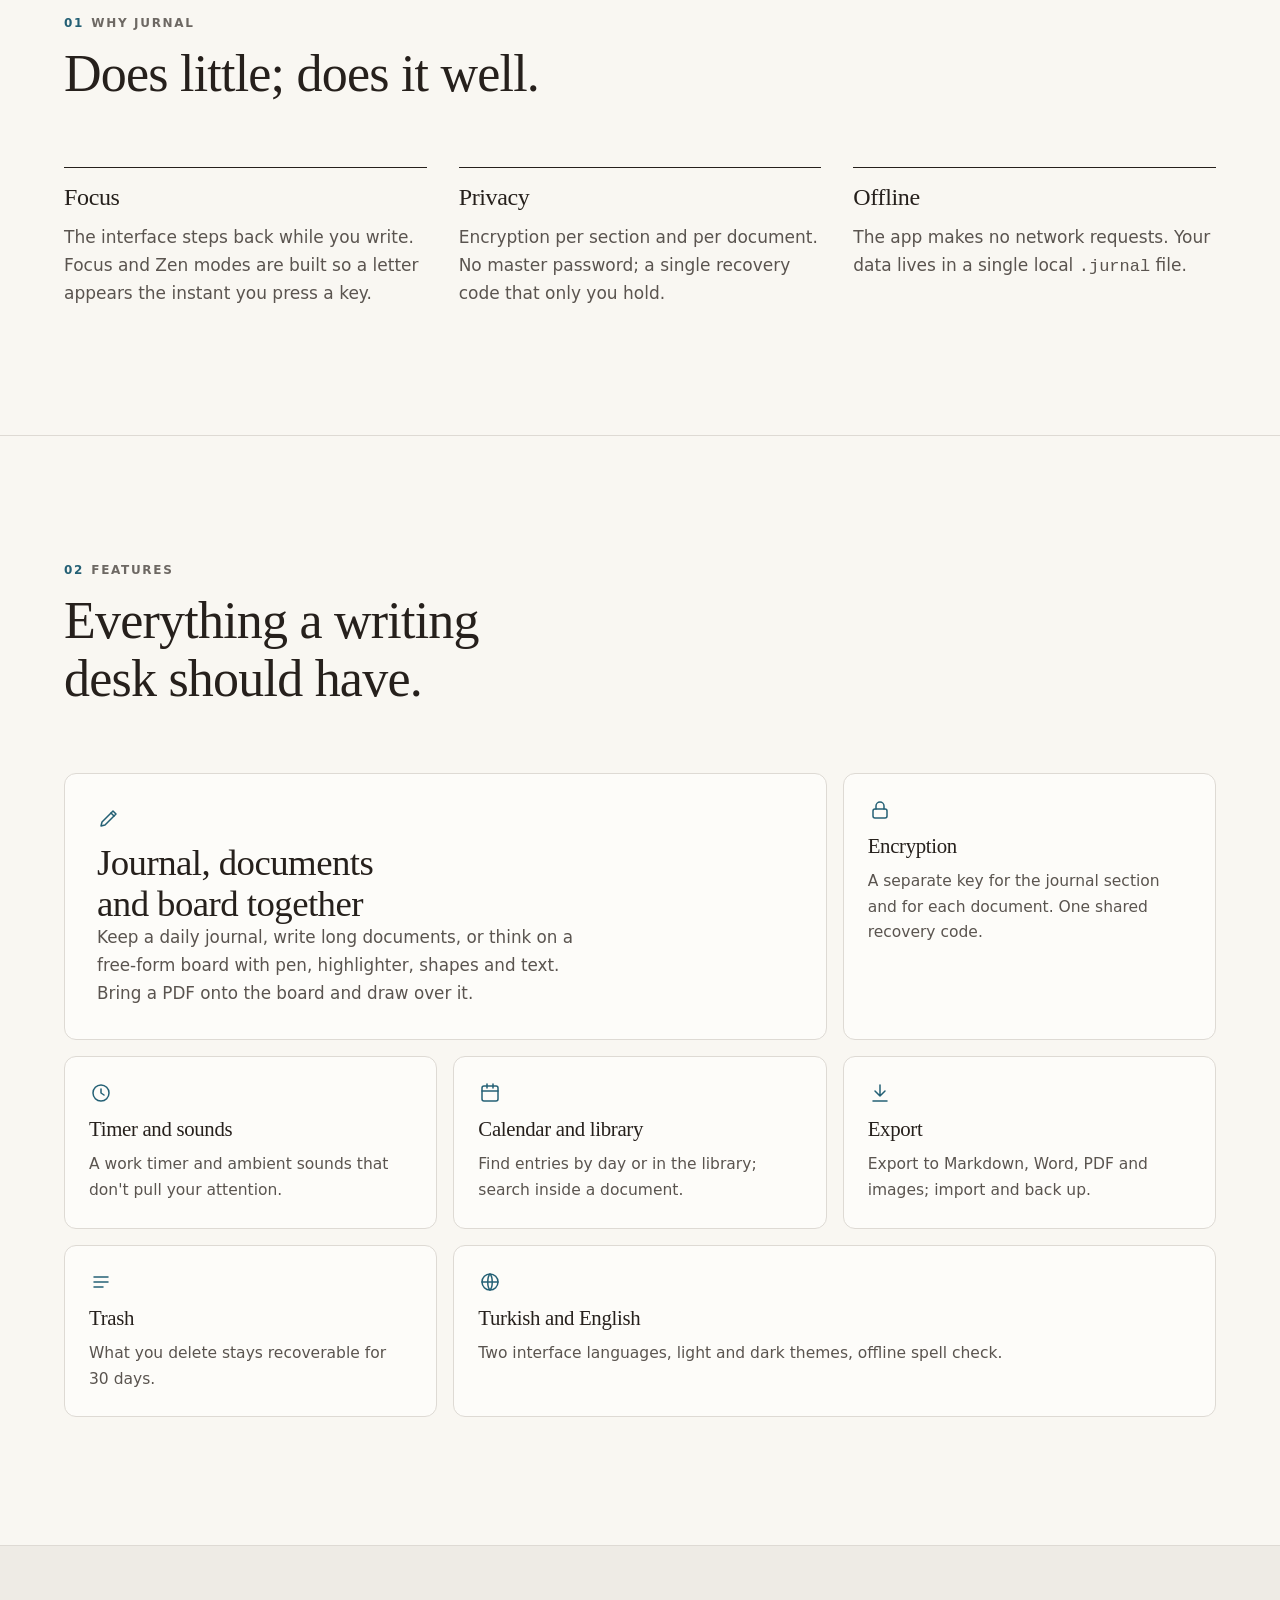
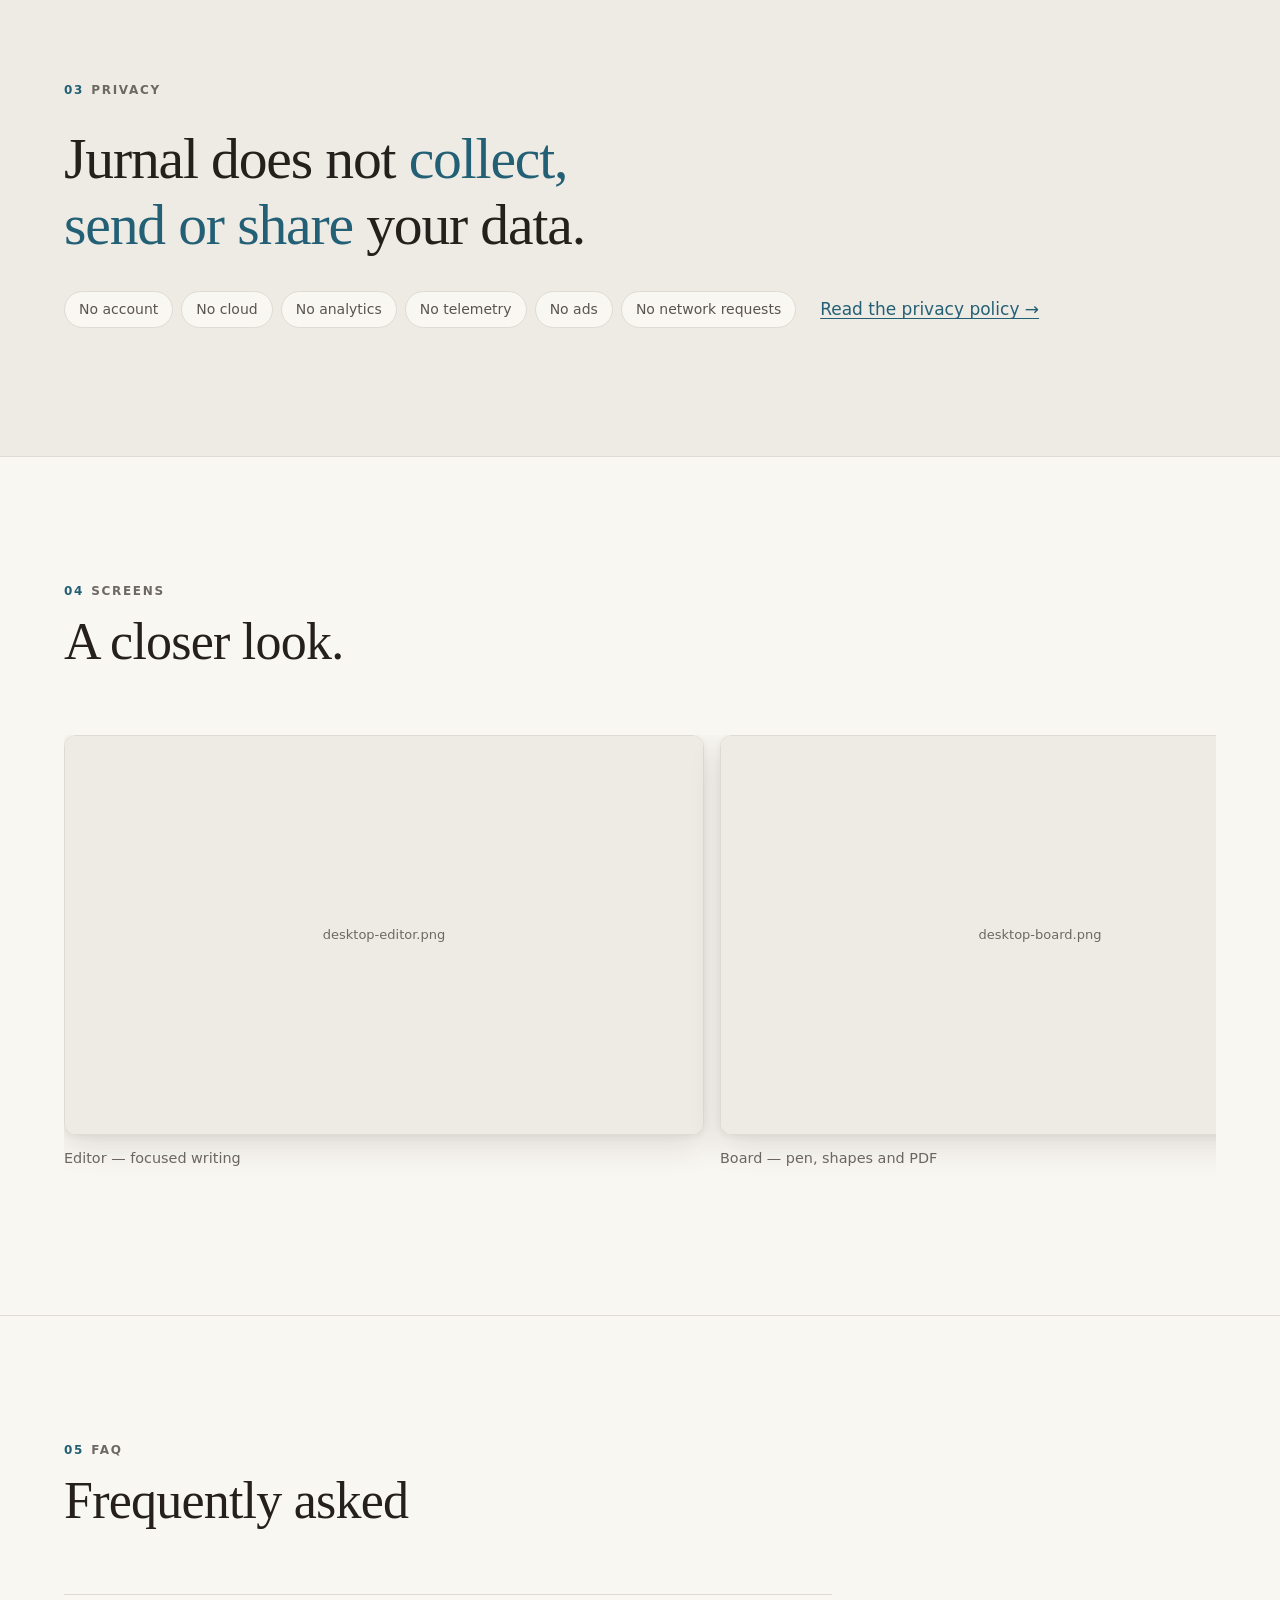
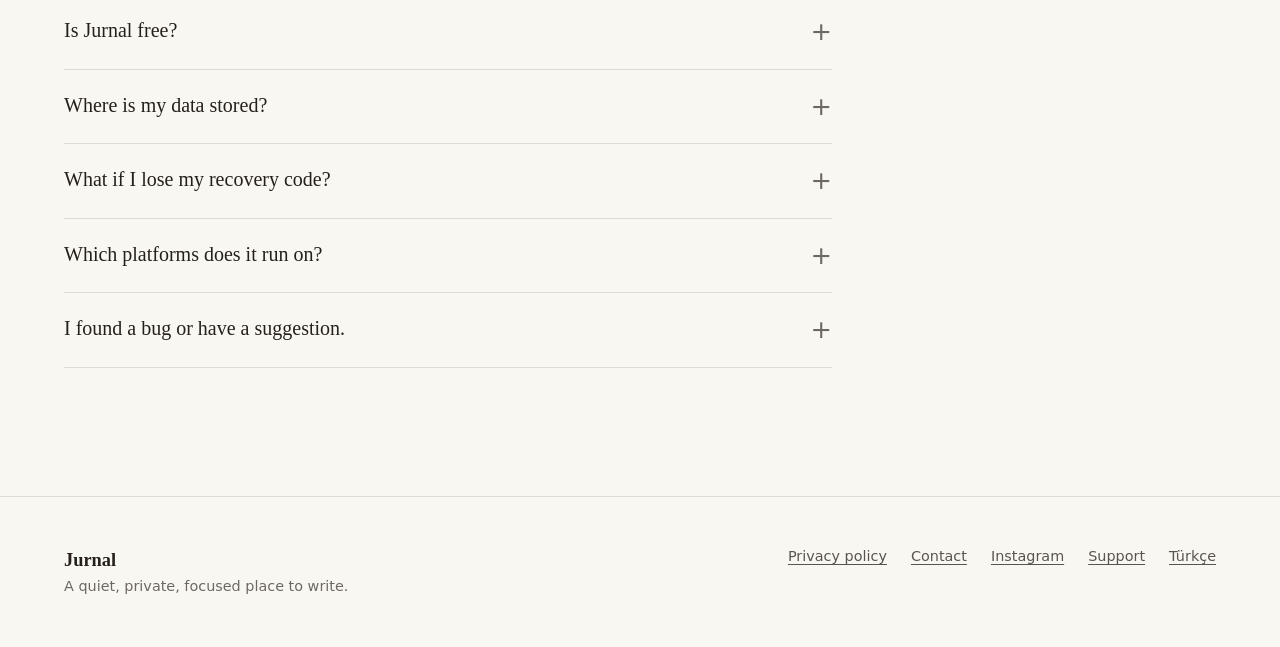
==== commit 7011512f: "Add Android to privacy policy; link Microsoft Store; Google Play placeholder Co-Authored-By: Claude " ====
--- a/en/index.html
+++ b/en/index.html
@@ -35,11 +35,12 @@
 
 <main id="main">
   <div class="wrap hero">
-    <span class="label reveal">A desktop writing app for Windows</span>
+    <span class="label reveal">A writing app for Windows and Android</span>
     <h1 class="reveal">A <em>quiet</em>, private room to write.</h1>
     <p class="hero__lead reveal">Journal, documents and a free-form board in one app. Encrypt what you want. No account, no cloud, no network: everything you write stays on your own computer.</p>
     <div class="cta reveal">
-      <a class="btn" href="#" aria-disabled="true">Microsoft Store <small>(coming soon)</small></a>
+      <a class="btn" href="https://apps.microsoft.com/detail/9NLNDZJV9QJS" rel="noopener">Get it on Microsoft Store</a>
+      <a class="btn btn--ghost" href="#" aria-disabled="true">Google Play <small>(coming soon)</small></a>
       <a class="btn btn--ghost" href="#features">See features</a>
     </div>
     <p class="hero__note reveal">Free. No ads, no tracking.</p>
@@ -170,7 +171,7 @@
         <details><summary>Is Jurnal free?</summary><p>Yes. If you like it, you can support the developer through Buy Me a Coffee; that is entirely optional.</p></details>
         <details><summary>Where is my data stored?</summary><p>In a single <code>.jurnal</code> file at a location you choose on your computer. The app sends nothing to any server. To back up, simply copy the file.</p></details>
         <details><summary>What if I lose my recovery code?</summary><p>Encrypted content cannot be recovered without it; this is by design. Save the code somewhere safe when you first lock something.</p></details>
-        <details><summary>Which platforms does it run on?</summary><p>The Windows desktop version is on its way to the Microsoft Store. Availability will be announced on this page.</p></details>
+        <details><summary>Which platforms does it run on?</summary><p>Windows (Microsoft Store) and Android. The Android version is being prepared for Google Play; it will be announced on this page.</p></details>
         <details><summary>I found a bug or have a suggestion.</summary><p>Use "Report a bug" in the app's Settings, or write to <a href="mailto:jurnalapp@proton.me">jurnalapp@proton.me</a>.</p></details>
       </div>
     </div>
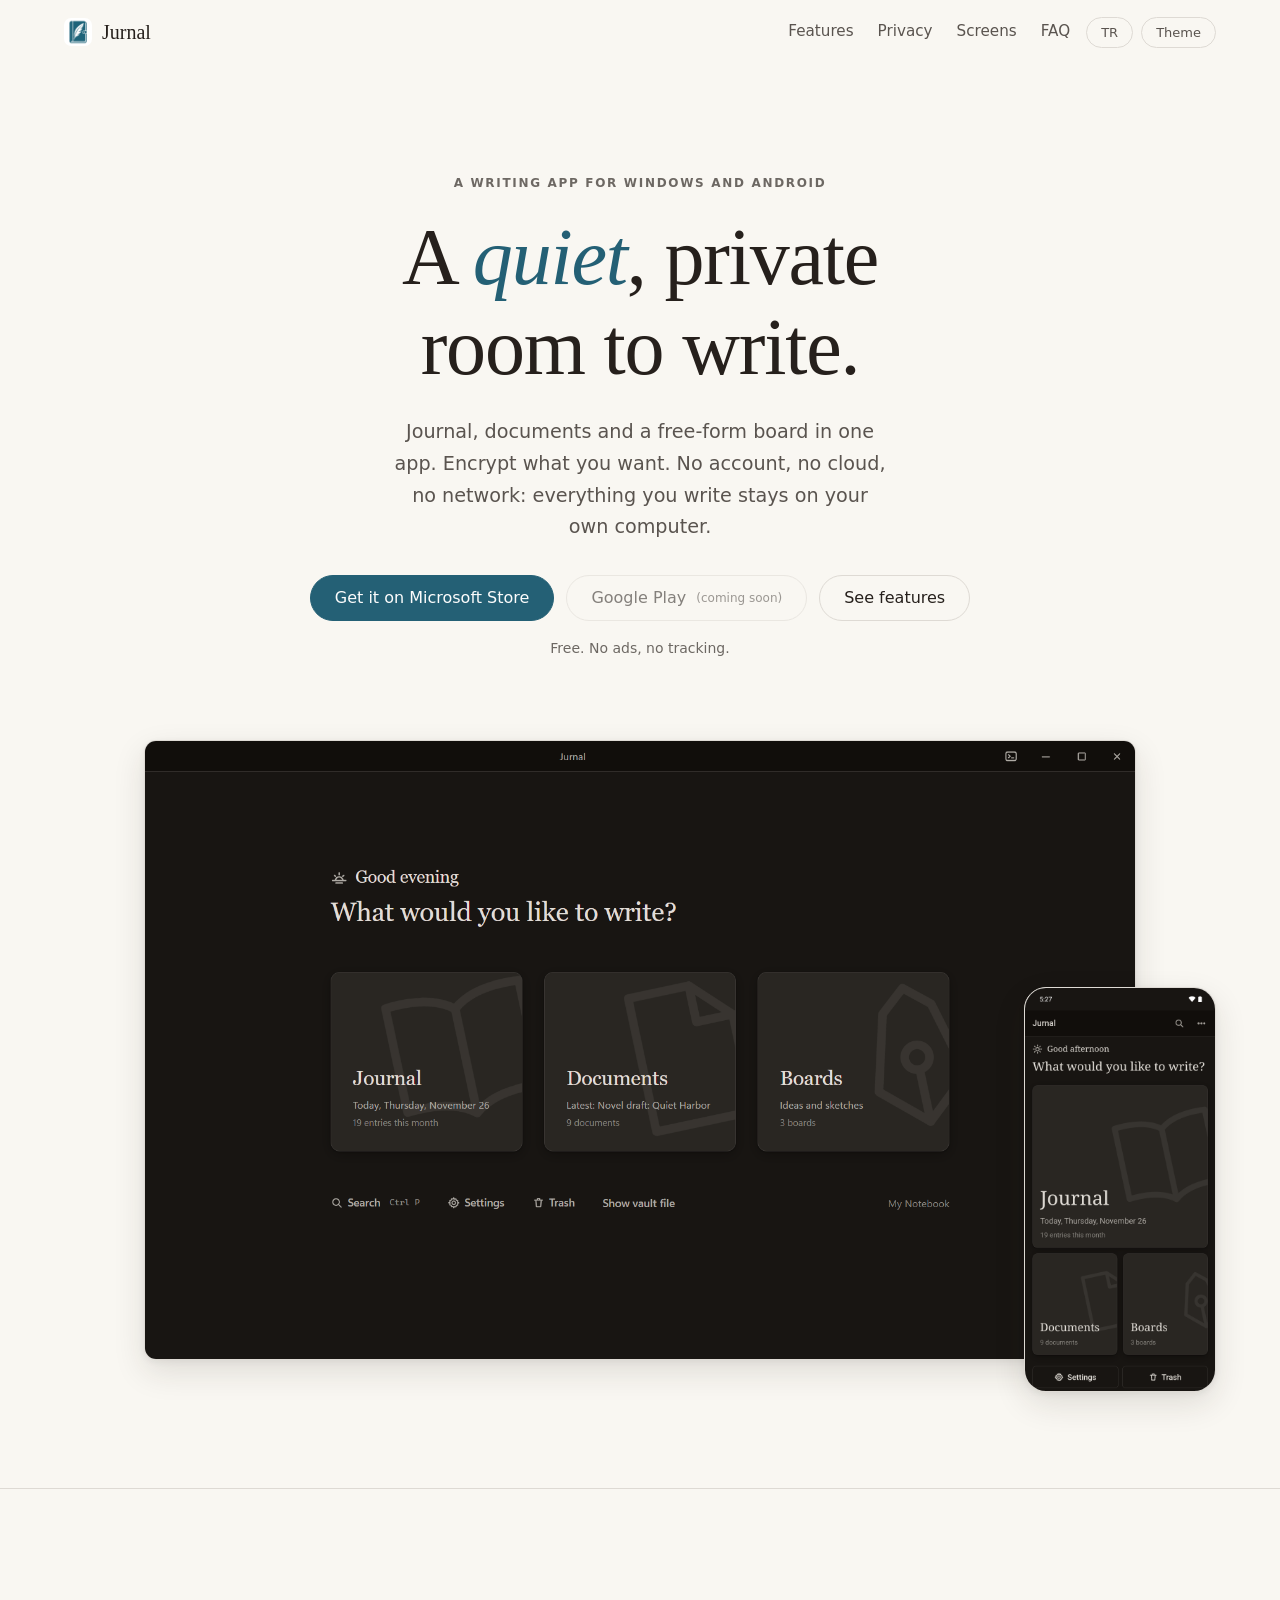
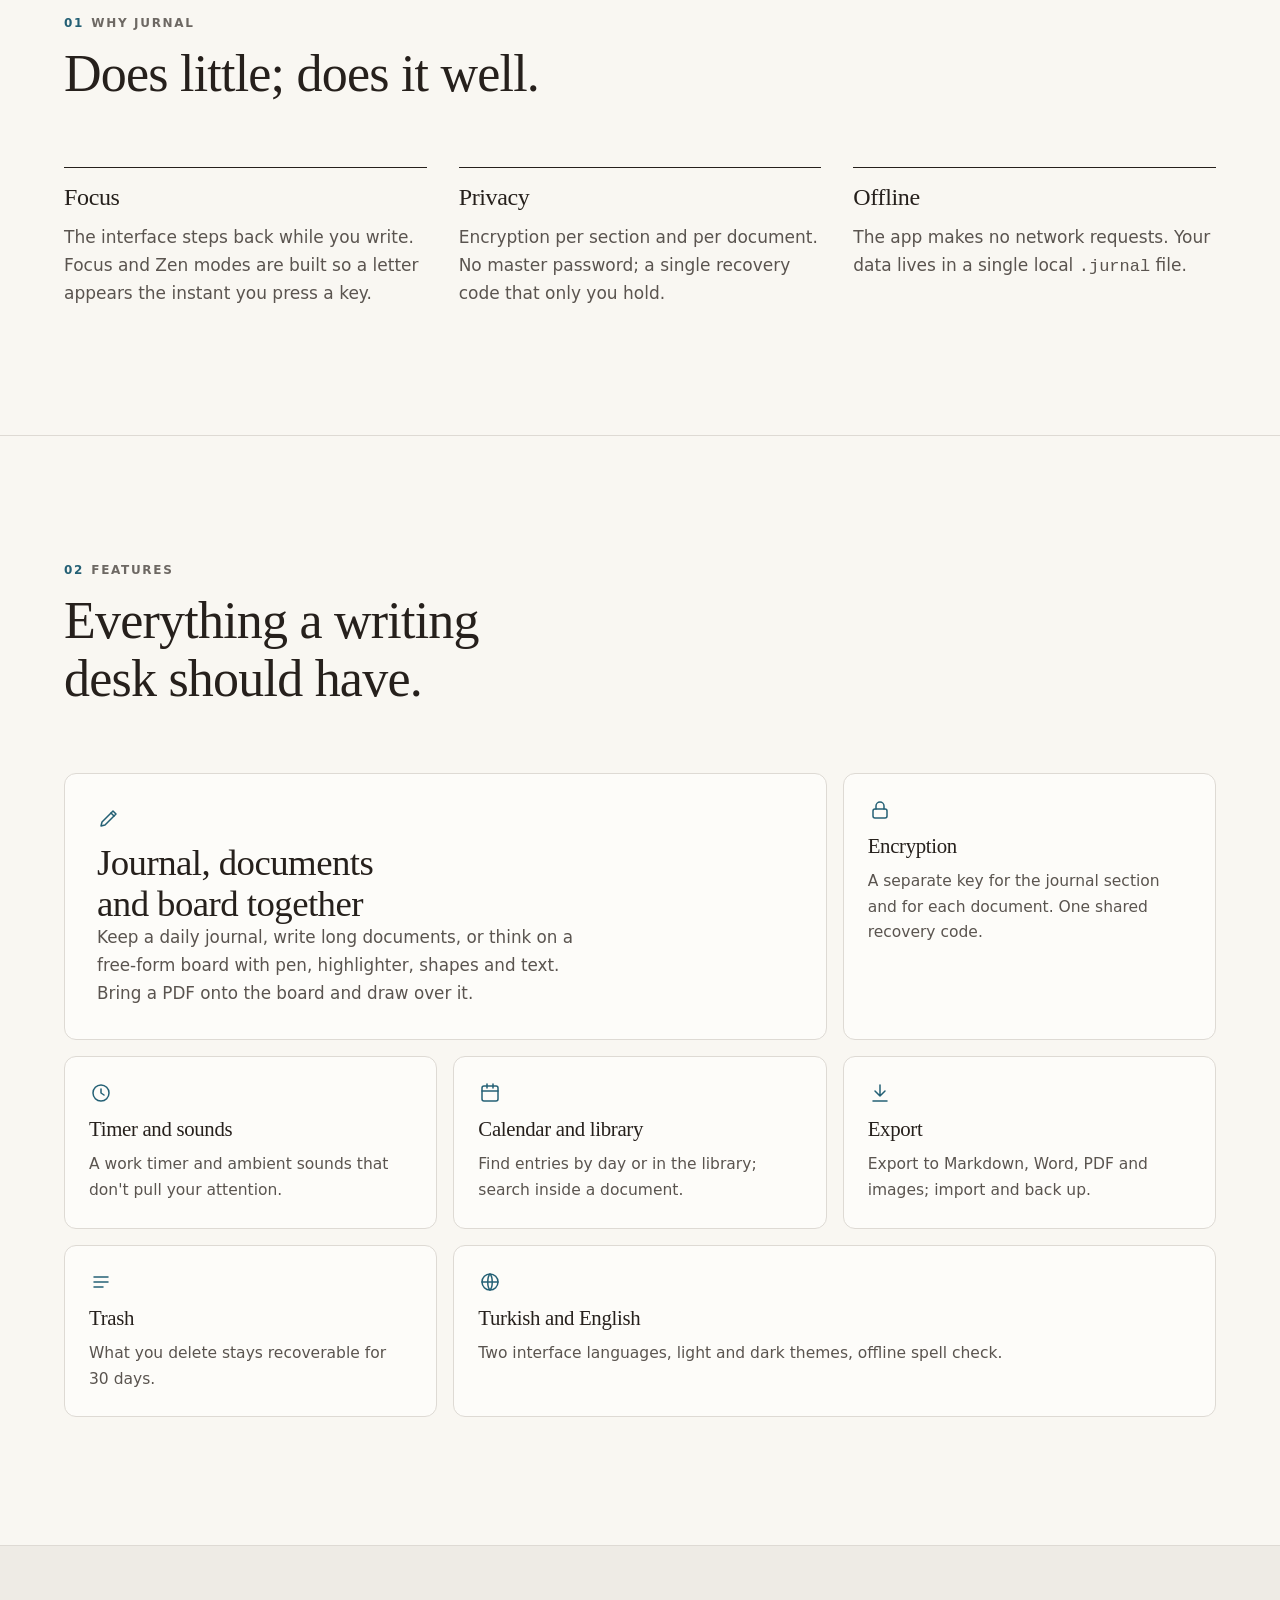
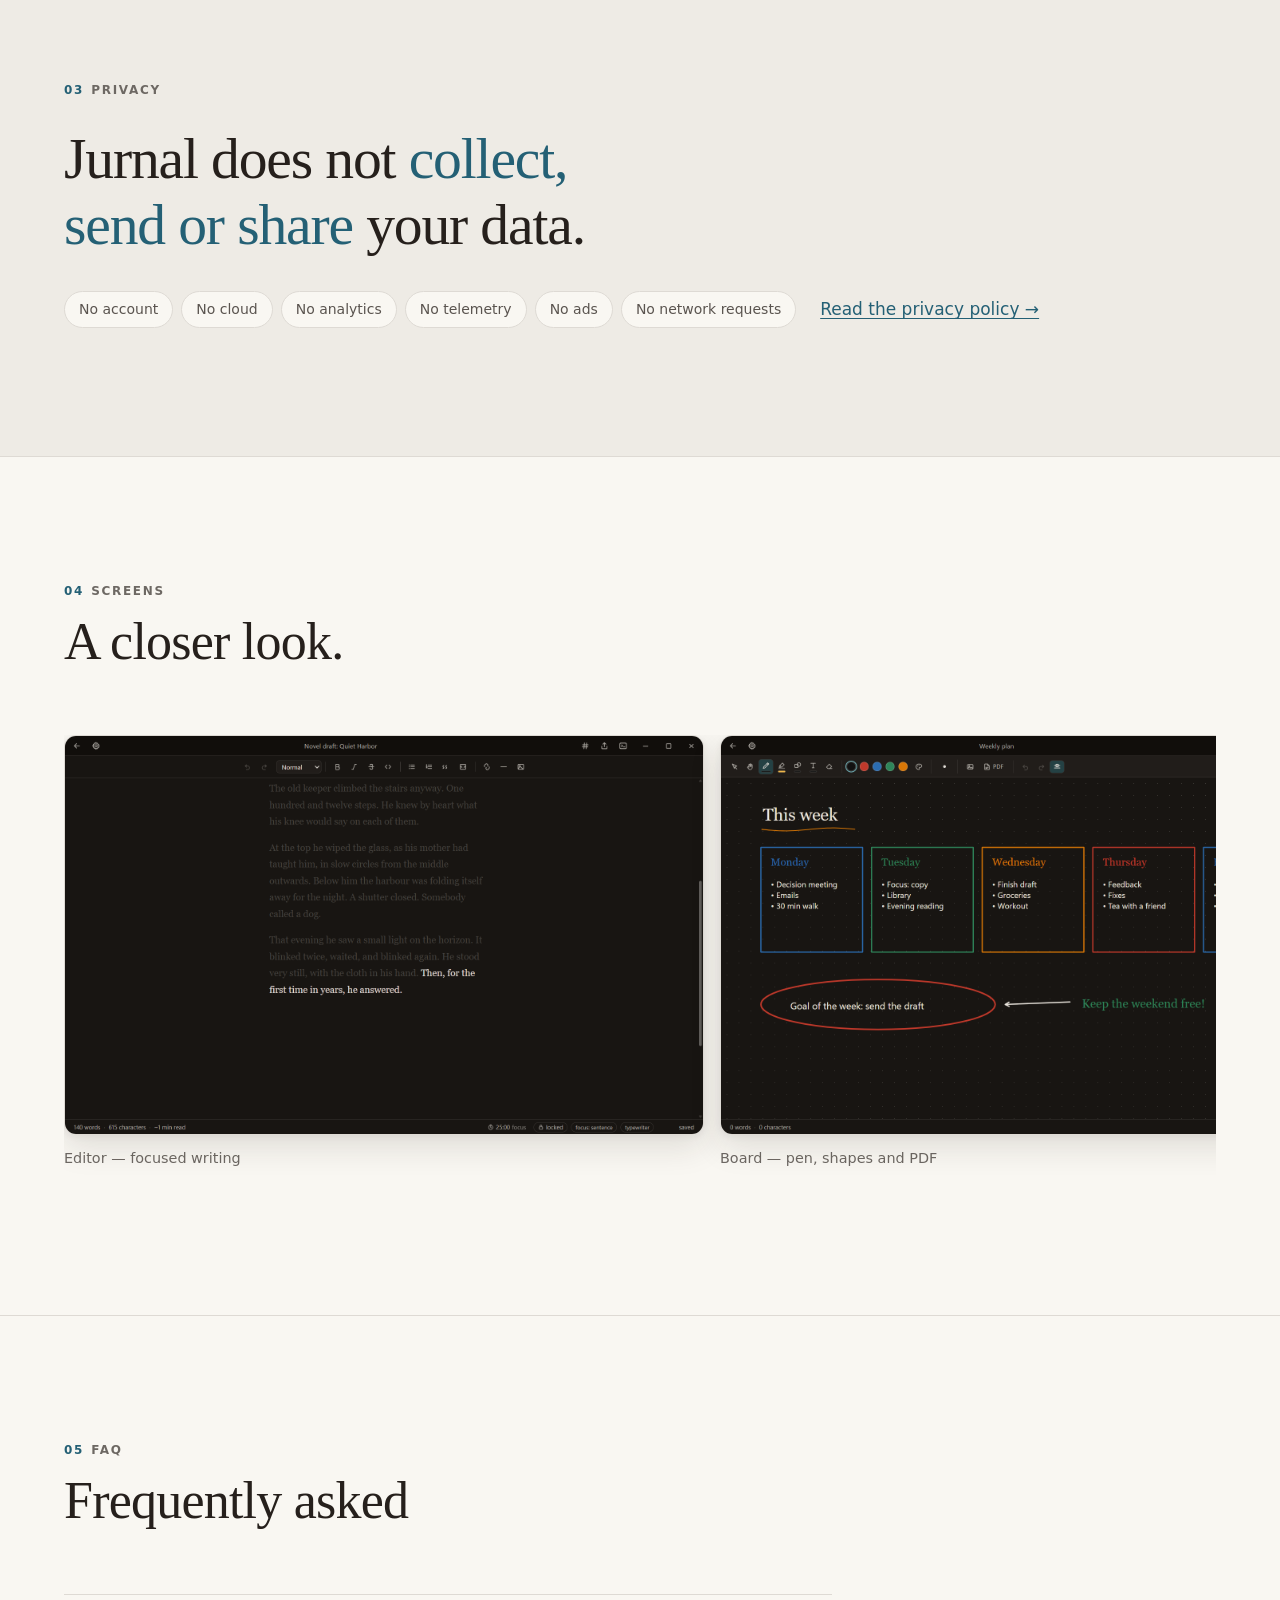
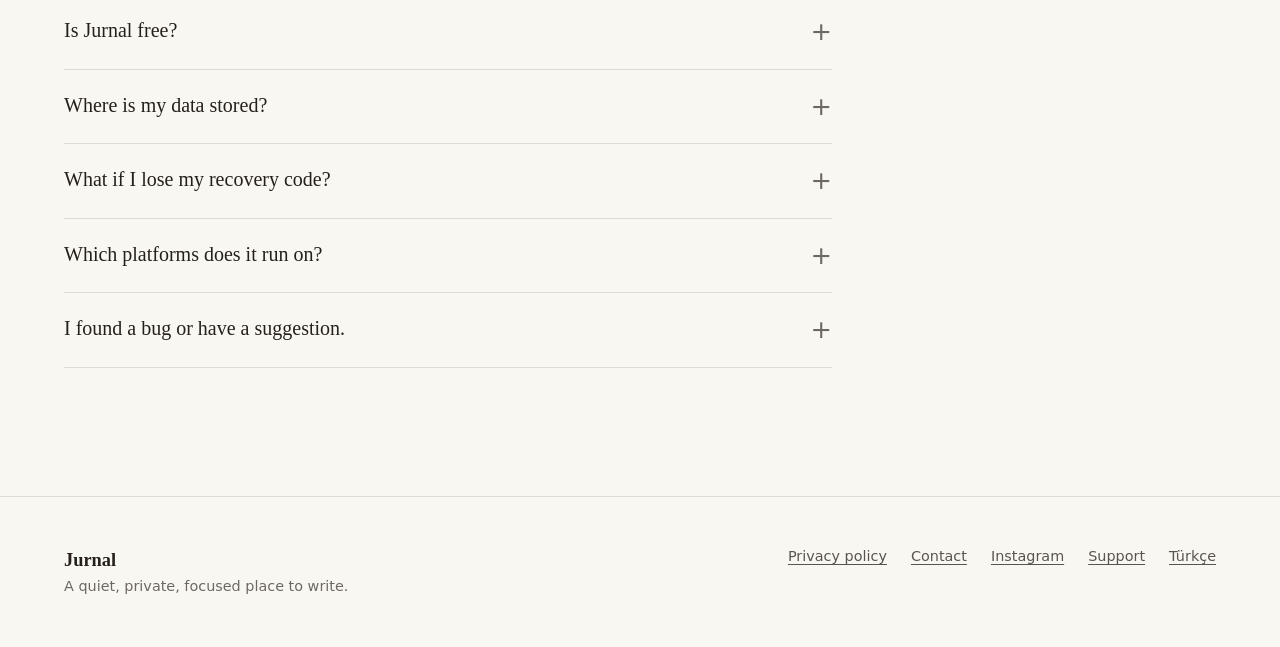
==== commit cd6a41ec: "Add app screenshots (TR and EN) Fill the empty image slots on the landing page. The English page now" ====
--- a/en/index.html
+++ b/en/index.html
@@ -46,11 +46,11 @@
     <p class="hero__note reveal">Free. No ads, no tracking.</p>
     <div class="stage reveal">
       <figure class="shot shot--desktop">
-        <img src="../assets/screens/desktop-home.png" alt="Jurnal home screen" width="1600" height="1000">
-        <div class="shot__ph">assets/screens/desktop-home.png<br>(desktop home, 16:10)</div>
+        <img src="../assets/screens/en/desktop-home.png" alt="Jurnal home screen" width="1600" height="1000">
+        <div class="shot__ph">assets/screens/en/desktop-home.png<br>(desktop home, 16:10)</div>
       </figure>
       <figure class="shot shot--phone">
-        <img src="../assets/screens/mobile-home.png" alt="Jurnal on a phone" width="900" height="1900">
+        <img src="../assets/screens/en/mobile-home.png" alt="Jurnal on a phone" width="900" height="1900">
         <div class="shot__ph">mobile-home.png</div>
       </figure>
     </div>
@@ -141,19 +141,19 @@
       </div>
       <div class="gallery reveal" tabindex="0" aria-label="Screenshots">
         <figure>
-          <div class="shot shot--wide"><img src="../assets/screens/desktop-editor.png" alt="Writing editor" width="1600" height="1000"><div class="shot__ph">desktop-editor.png</div></div>
+          <div class="shot shot--wide"><img src="../assets/screens/en/desktop-editor.png" alt="Writing editor" width="1600" height="1000"><div class="shot__ph">desktop-editor.png</div></div>
           <figcaption>Editor — focused writing</figcaption>
         </figure>
         <figure>
-          <div class="shot shot--wide"><img src="../assets/screens/desktop-board.png" alt="Free-form board" width="1600" height="1000"><div class="shot__ph">desktop-board.png</div></div>
+          <div class="shot shot--wide"><img src="../assets/screens/en/desktop-board.png" alt="Free-form board" width="1600" height="1000"><div class="shot__ph">desktop-board.png</div></div>
           <figcaption>Board — pen, shapes and PDF</figcaption>
         </figure>
         <figure>
-          <div class="shot shot--wide"><img src="../assets/screens/desktop-library.png" alt="Library" width="1600" height="1000"><div class="shot__ph">desktop-library.png</div></div>
+          <div class="shot shot--wide"><img src="../assets/screens/en/desktop-library.png" alt="Library" width="1600" height="1000"><div class="shot__ph">desktop-library.png</div></div>
           <figcaption>Library and calendar</figcaption>
         </figure>
         <figure>
-          <div class="shot shot--wide"><img src="../assets/screens/desktop-lock.png" alt="Lock and recovery code" width="1600" height="1000"><div class="shot__ph">desktop-lock.png</div></div>
+          <div class="shot shot--wide"><img src="../assets/screens/en/desktop-lock.png" alt="Lock and recovery code" width="1600" height="1000"><div class="shot__ph">desktop-lock.png</div></div>
           <figcaption>Encryption and recovery code</figcaption>
         </figure>
       </div>
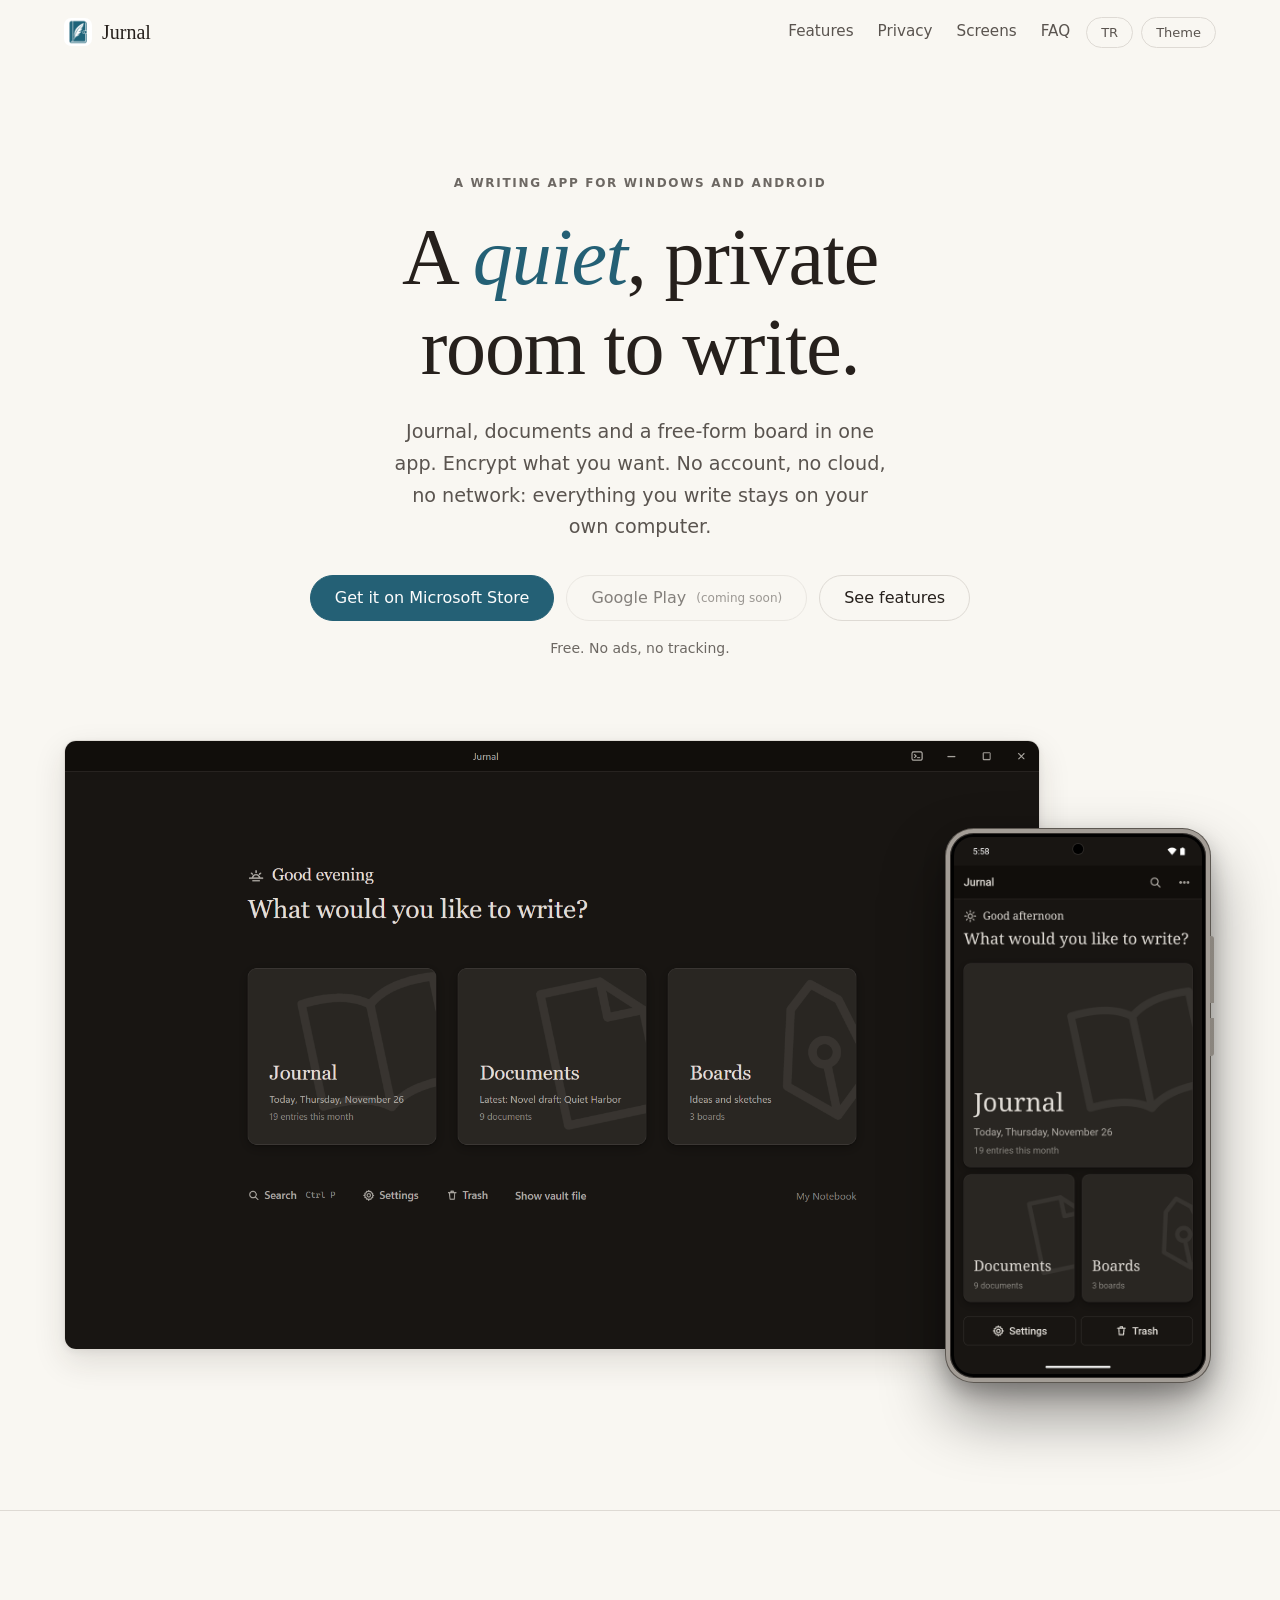
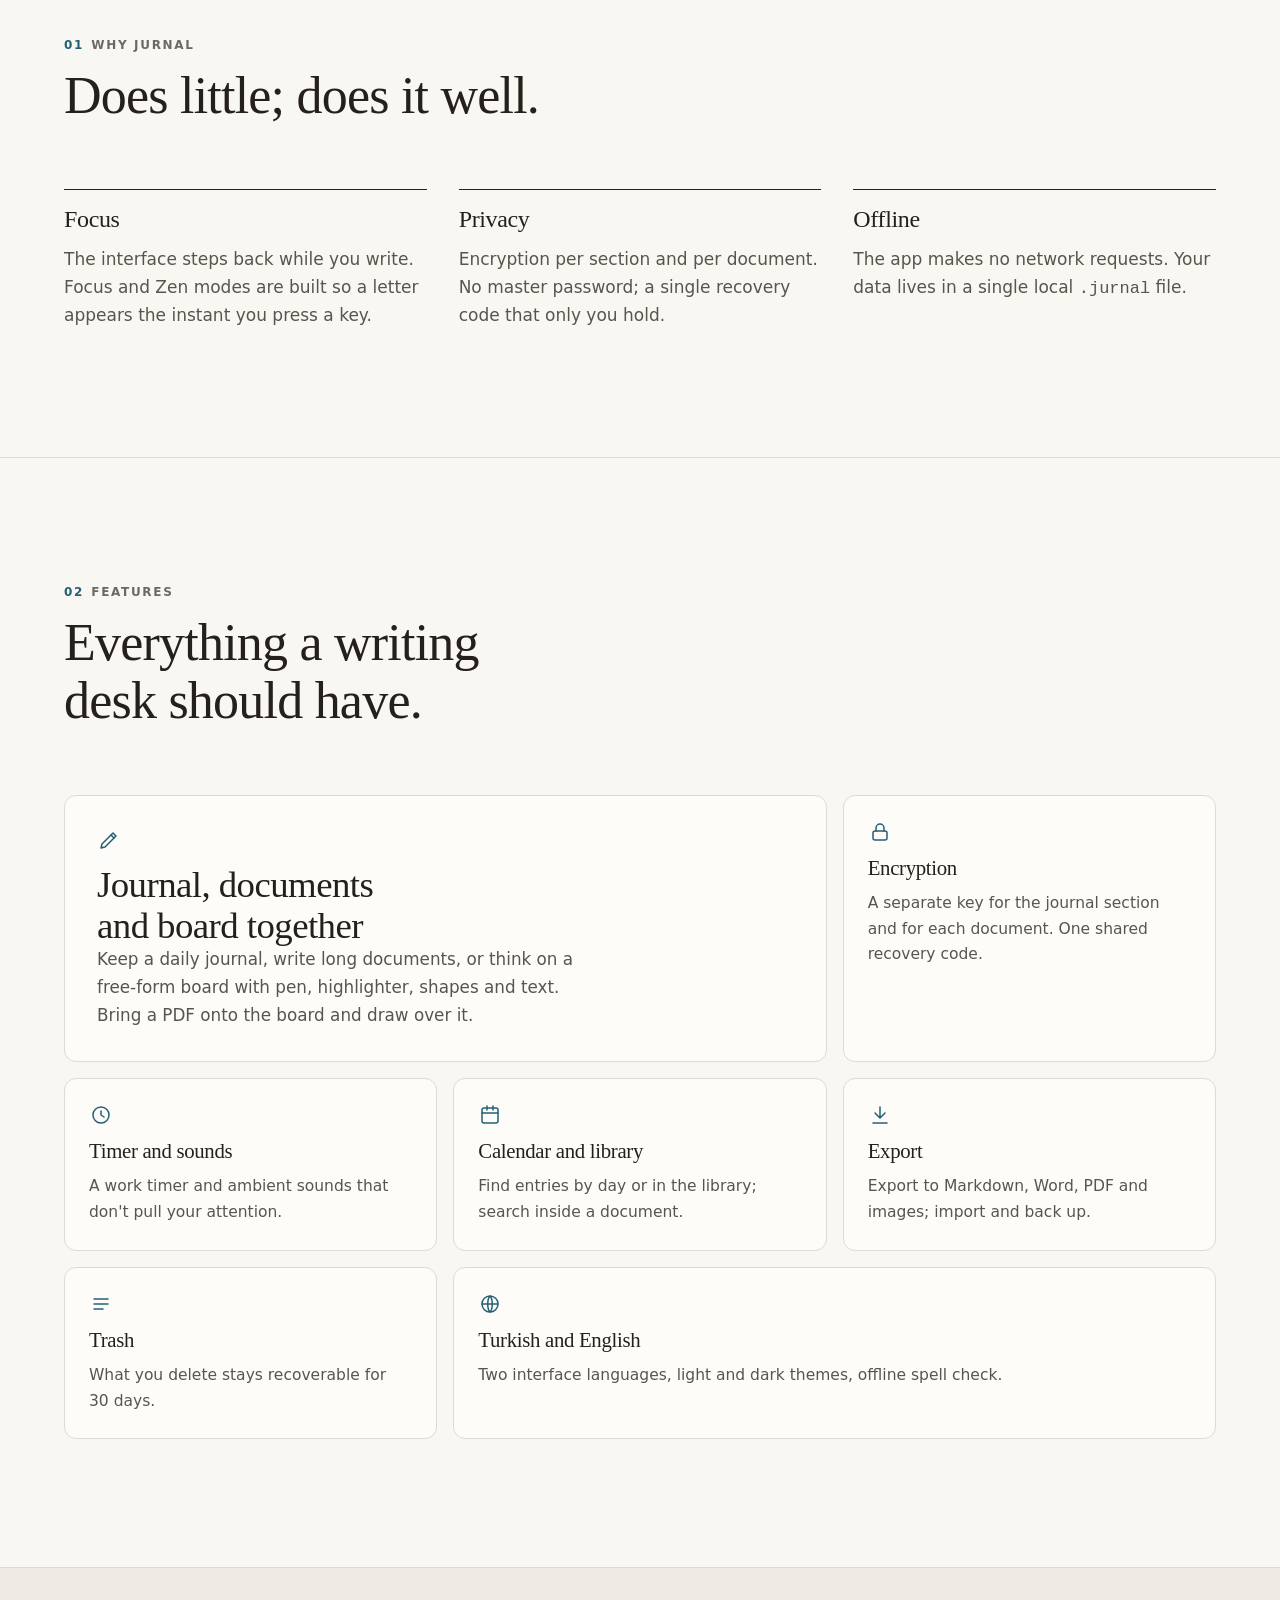
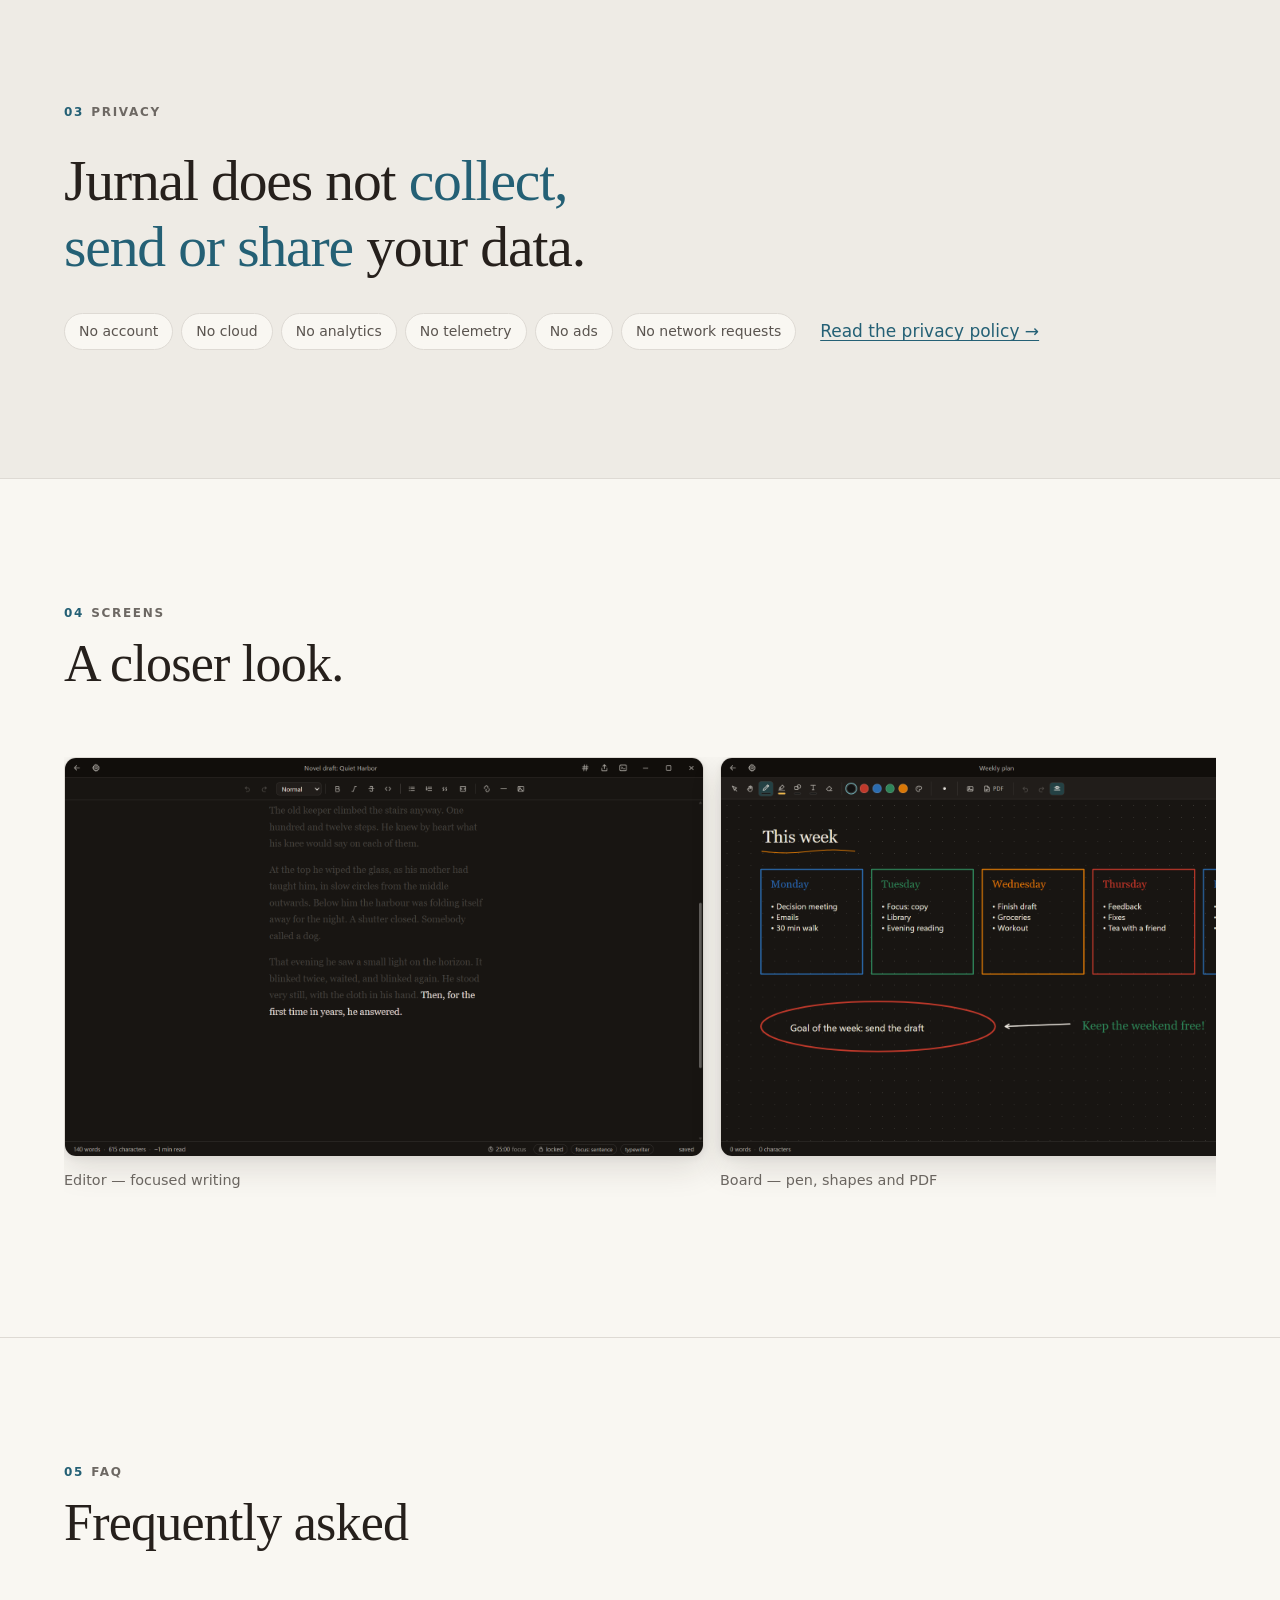
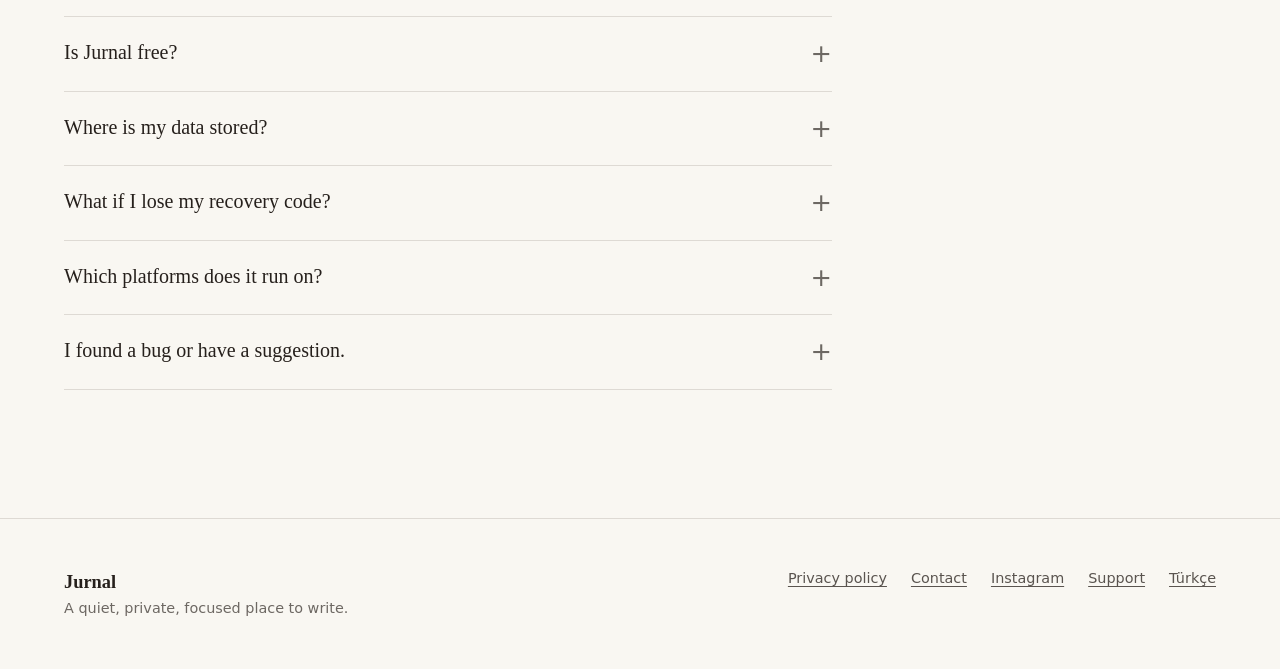
==== commit 699f84f0: "Redesign the hero phone as a large flagship frame Bigger body with a titanium-coloured rim, side but" ====
--- a/en/index.html
+++ b/en/index.html
@@ -50,7 +50,7 @@
         <div class="shot__ph">assets/screens/en/desktop-home.png<br>(desktop home, 16:10)</div>
       </figure>
       <figure class="shot shot--phone">
-        <img src="../assets/screens/en/mobile-home.png" alt="Jurnal on a phone" width="900" height="1900">
+        <img src="../assets/screens/en/mobile-home.png" alt="Jurnal on a phone" width="1080" height="2340">
         <div class="shot__ph">mobile-home.png</div>
       </figure>
     </div>
--- a/assets/css/style.css
+++ b/assets/css/style.css
@@ -123,17 +123,31 @@
 .hero__lead { max-width: 46ch; margin: var(--space-5) auto 0; font-size: 1.2rem; color: var(--text-muted); }
 .cta { display: flex; flex-wrap: wrap; gap: var(--space-3); justify-content: center; margin-top: var(--space-6); }
 .hero__note { margin-top: var(--space-4); font-size: 0.875rem; color: var(--text-dim); }
-.stage { position: relative; margin-top: clamp(3rem, 7vw, 5rem); }
-.stage .shot--desktop { width: min(100%, 62rem); margin-inline: auto; }
-.stage .shot--phone { position: absolute; right: 0; bottom: -2rem; width: clamp(7rem, 17vw, 12rem); }
-@media (max-width: 700px) { .stage .shot--phone { display: none; } }
+.stage { position: relative; margin-top: clamp(3rem, 7vw, 5rem); padding-bottom: var(--space-6); }
+/* Masaüstü sola yaslanır; telefon açılan boşluğa taşar, pencerenin yalnızca köşesini örter. */
+.stage .shot--desktop { width: min(100% - 9rem, 61rem); }
+.stage .shot--phone { position: absolute; right: 6px; bottom: 0; width: clamp(11rem, 23vw, 16.5rem); }
+@media (max-width: 700px) {
+  .stage { padding-bottom: 0; }
+  .stage .shot--desktop { width: 100%; }
+  .stage .shot--phone { display: none; }
+}
 
 /* ---------- Ekran görüntüsü çerçevesi ---------- */
 .shot { margin: 0; position: relative; border: 1px solid var(--border); border-radius: var(--radius-card); background: var(--surface); box-shadow: var(--shadow-lift); overflow: hidden; }
 .shot--desktop { aspect-ratio: 16 / 10; }
-.shot--phone { aspect-ratio: 9 / 19; border-radius: 22px; }
 .shot--wide { aspect-ratio: 16 / 10; }
 .shot img { position: absolute; inset: 0; width: 100%; height: 100%; object-fit: cover; object-position: top left; }
+/* Telefon (büyük "Ultra" gövde): düz titanyum kenar, ince eşit siyah çerçeve, keskin köşe,
+   sağda yan tuşlar. Orta-açık metal hem açık/koyu zeminden hem koyu masaüstü görüntüsünden
+   ayrılır. Ekran kırpılmaz; yüksekliği 19,5:9 oranı belirler. */
+.shot--phone { overflow: visible; padding: 4px; border: 4px solid oklch(0.7 0.012 75); border-radius: 10.5% / 4.9%; background: oklch(0.06 0.003 70); box-shadow: 0 0 0 1px oklch(0.46 0.012 70), inset 0 0 0 1px oklch(0.32 0.008 70), 0 32px 64px oklch(0.1 0.012 60 / 0.42), 0 10px 22px oklch(0.1 0.012 60 / 0.26); }
+.shot--phone img { position: static; display: block; height: auto; aspect-ratio: 9 / 19.5; border-radius: 7.5% / 3.5%; }
+.shot--phone:has(img.missing) { aspect-ratio: 9 / 19.5; }
+/* Ses tuşu (uzun) ve güç tuşu (kısa): aradaki saydam dilim iki ayrı parça yapar. */
+.shot--phone::before { content: ""; position: absolute; left: calc(100% + 4px); top: 19%; width: 4px; height: 22%; border-radius: 0 3px 3px 0; background: linear-gradient(oklch(0.62 0.012 75) 0 56%, transparent 56% 68%, oklch(0.62 0.012 75) 68% 100%); }
+/* Ön kamera deliği: durum çubuğunun ortasında. */
+.shot--phone::after { content: ""; position: absolute; top: calc(4px + 1.35%); left: 50%; width: 3.8%; aspect-ratio: 1; transform: translateX(-50%); border-radius: 50%; background: oklch(0.04 0 0); box-shadow: 0 0 0 1px oklch(0.28 0.008 70); }
 .shot__ph { position: absolute; inset: 0; display: grid; place-items: center; text-align: center; padding: var(--space-4); color: var(--text-dim); font: 500 0.8125rem/1.5 var(--sans); background: var(--chrome); }
 .shot img:not(.missing) ~ .shot__ph { display: none; }
 .shot img.missing { display: none; }
